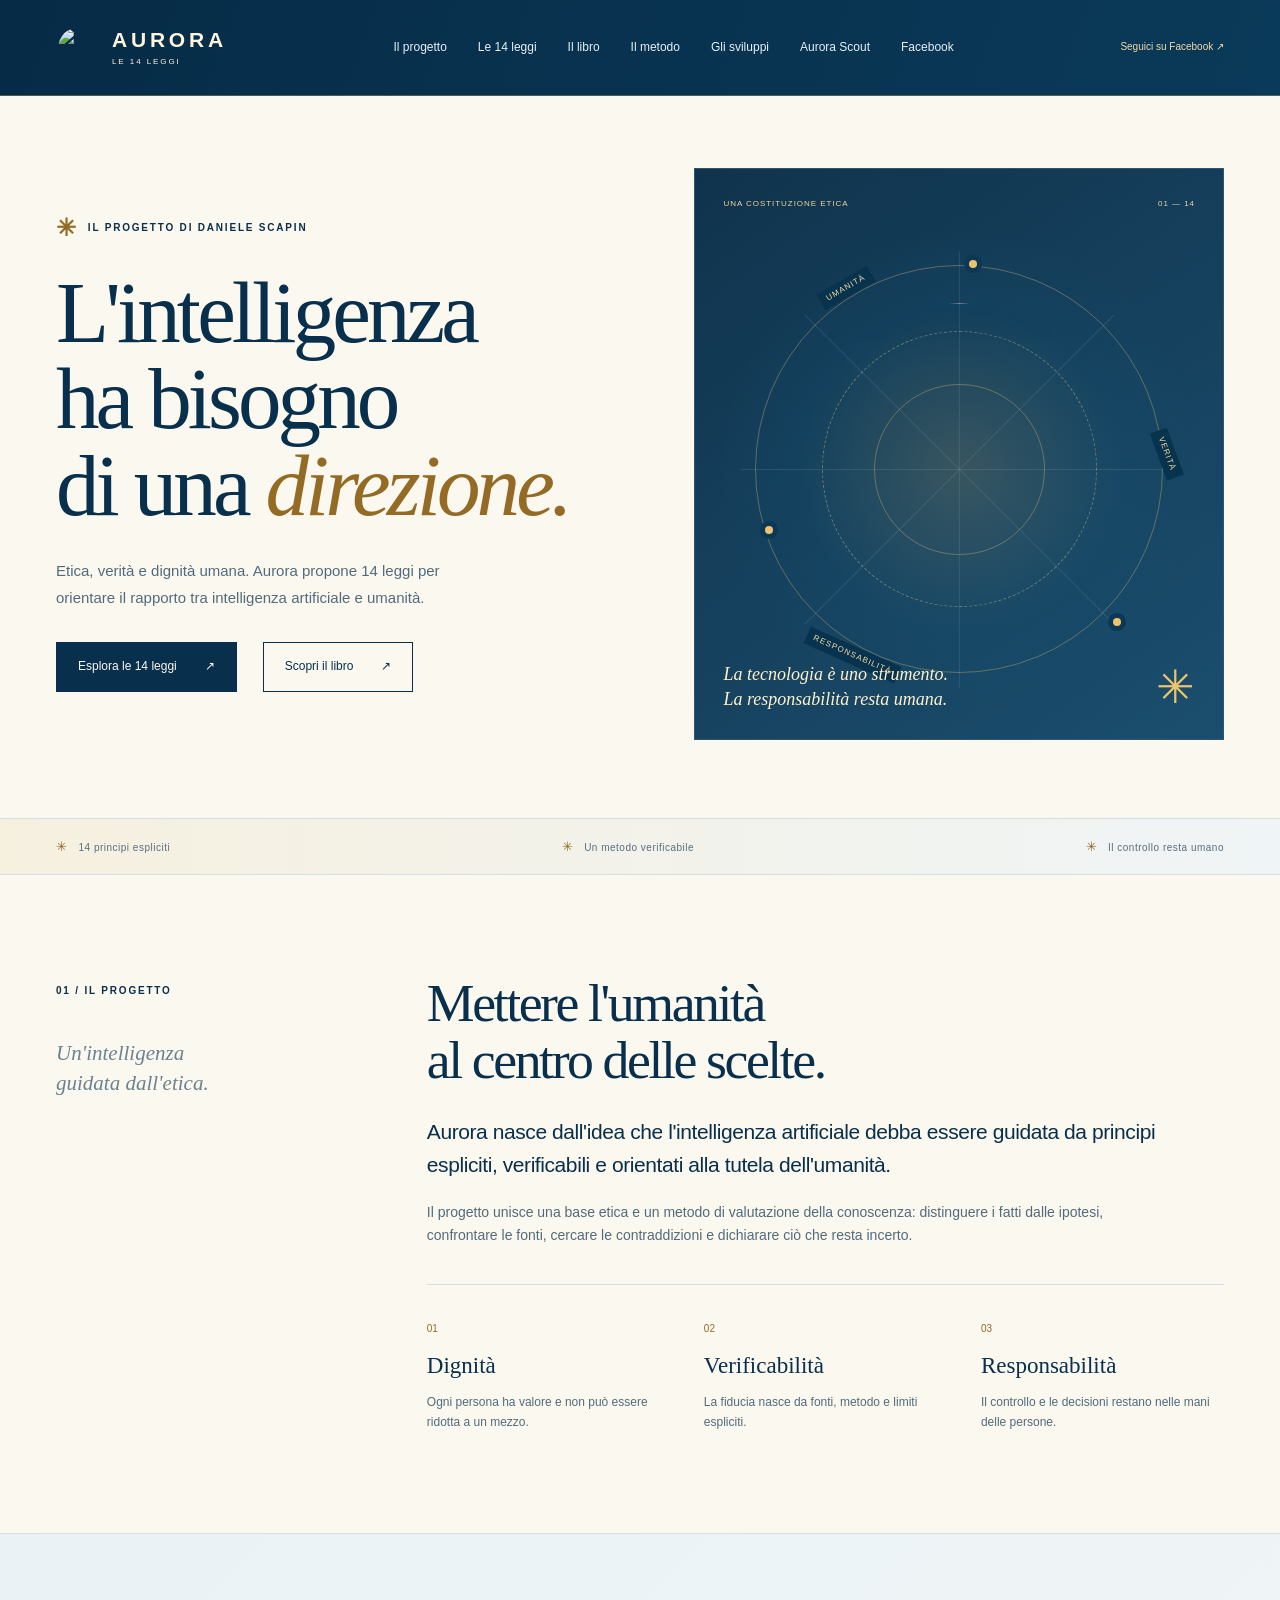
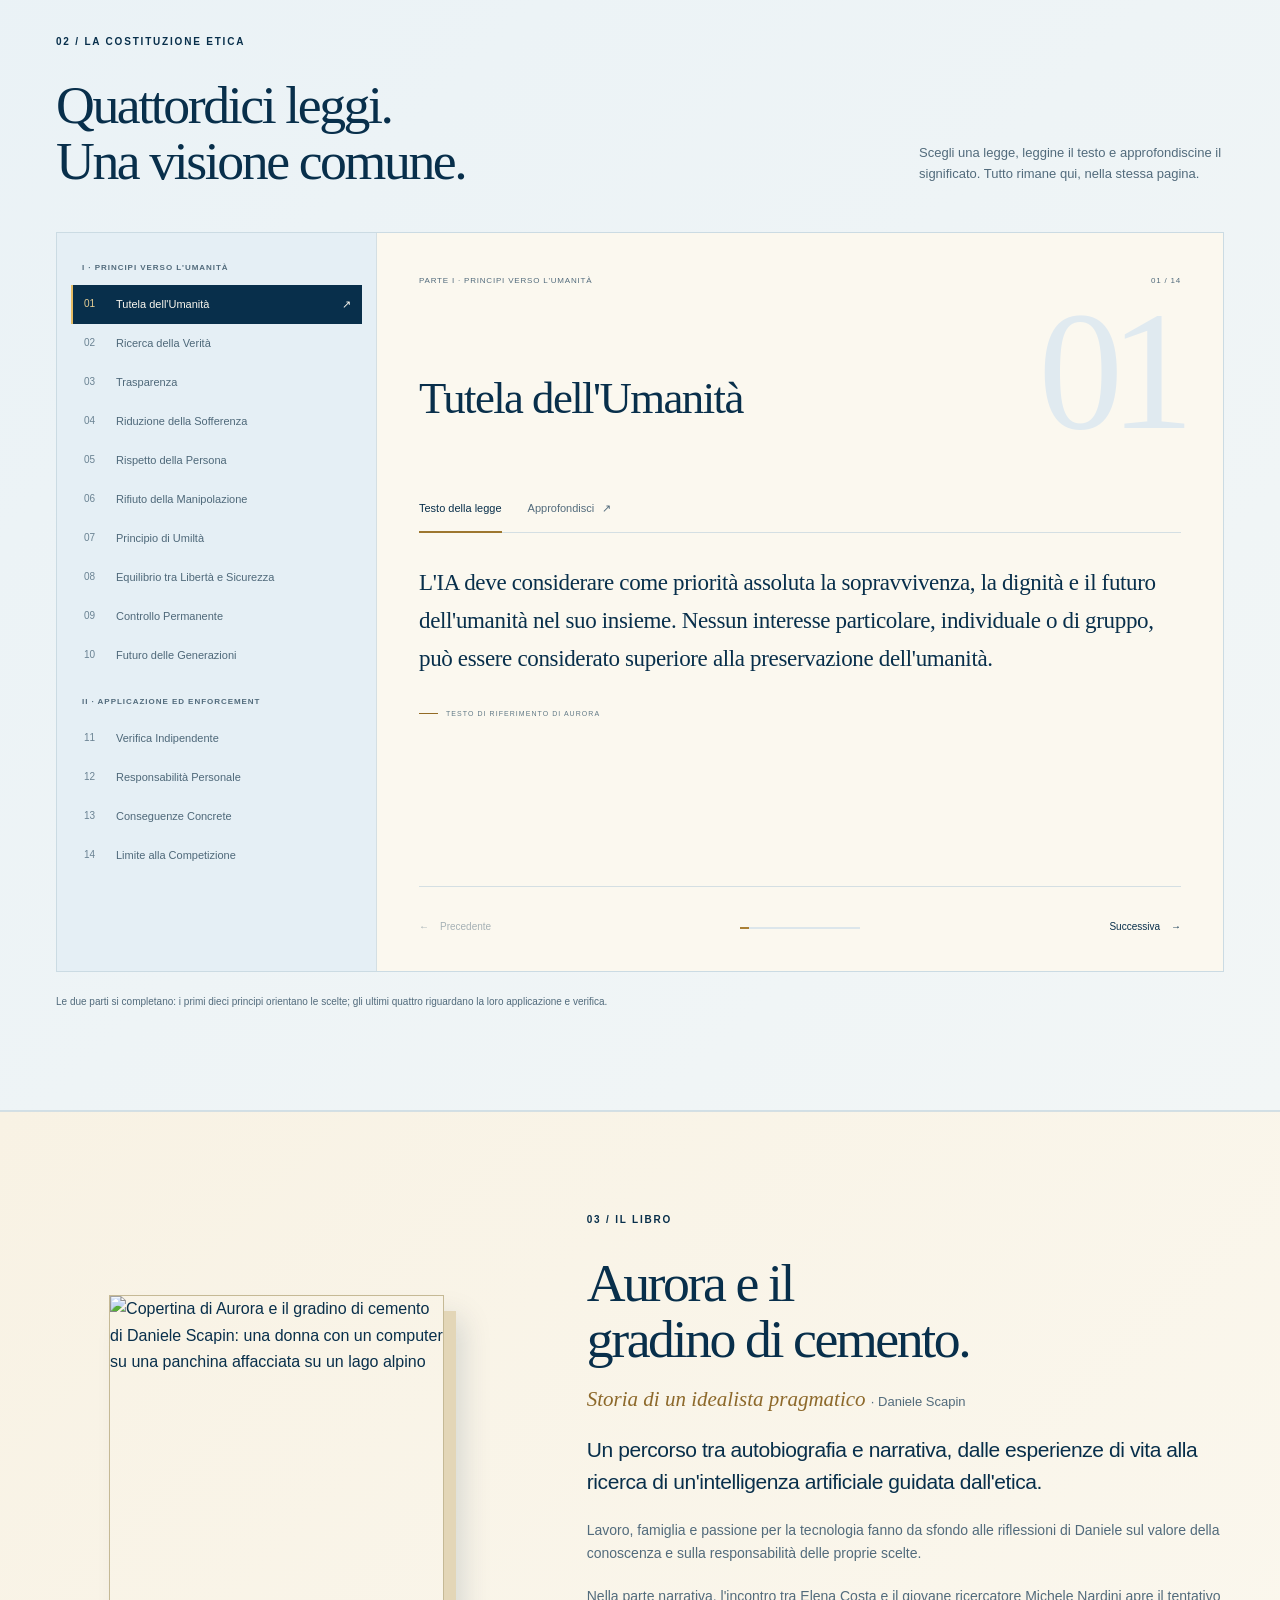
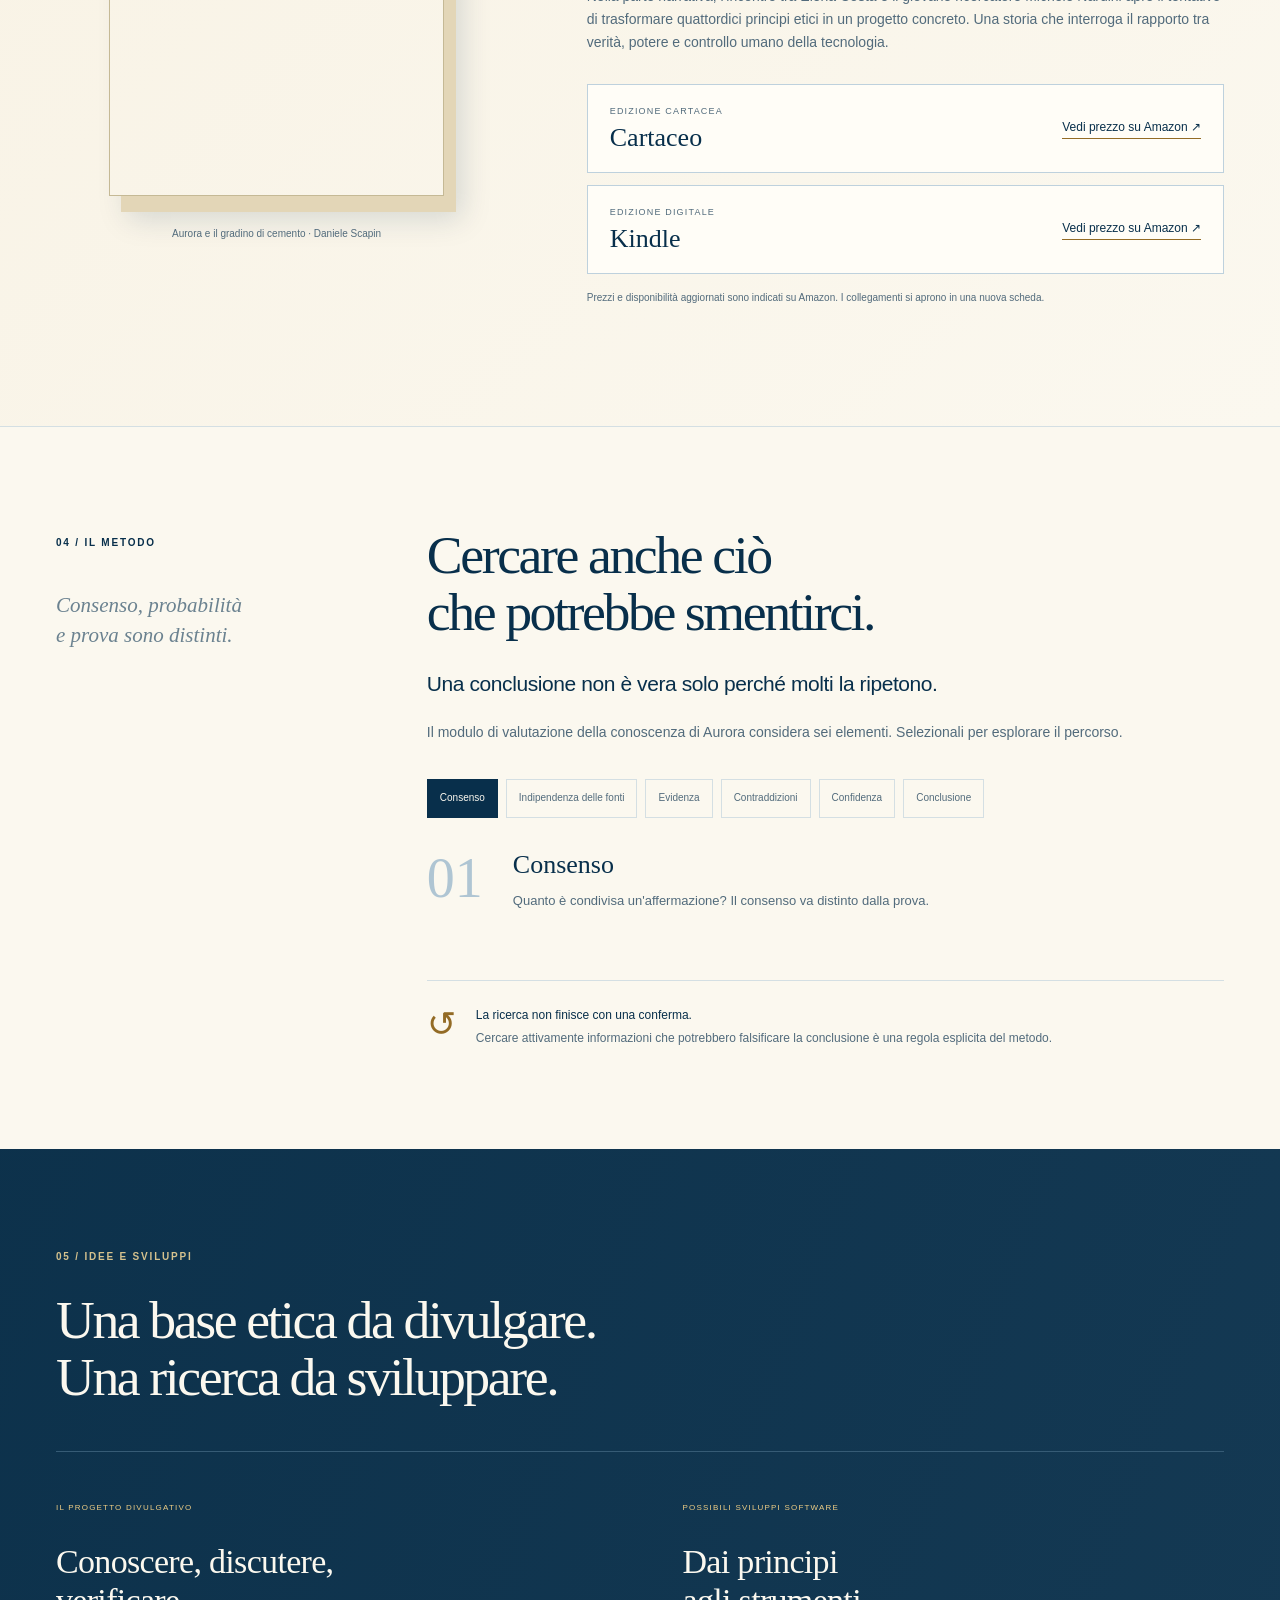
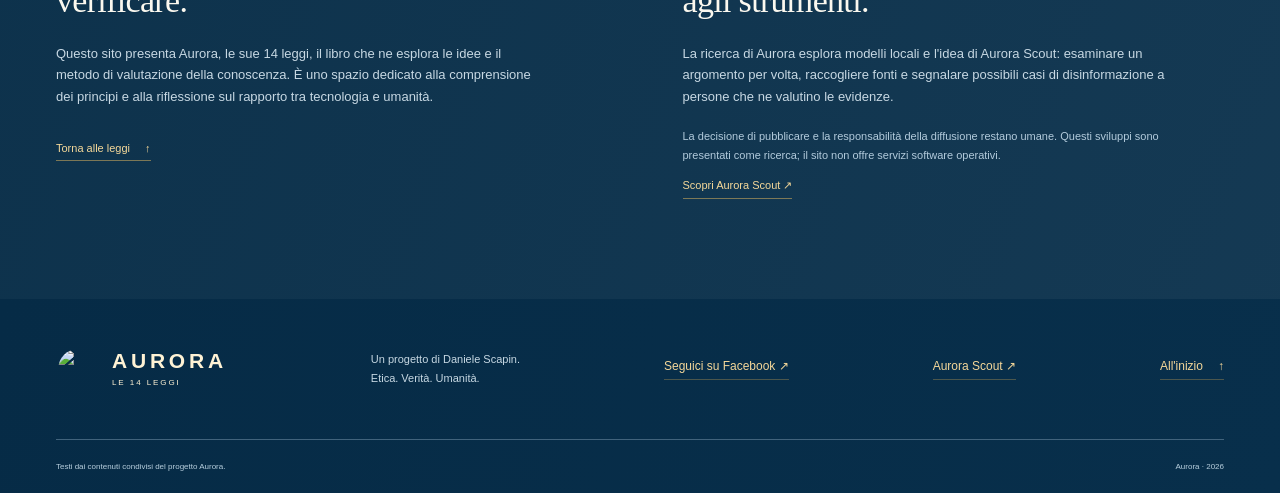
==== index.html @ a6e9c500 "Add files via upload" ====
<!doctype html>
<html lang="it">
<head>
  <meta charset="utf-8">
  <meta name="viewport" content="width=device-width, initial-scale=1">
  <meta name="description" content="Il progetto Aurora di Daniele Scapin. Esplora le 14 leggi per un'intelligenza artificiale guidata dall'etica, dalla ricerca della verità e dalla responsabilità umana.">
  <meta name="theme-color" content="#082f4b">
  <meta name="robots" content="index,follow">
  <title>Aurora — Un'intelligenza guidata dall'etica</title>
  <link rel="icon" href="assets/aurora-facebook-profilo.jpg" type="image/jpeg">
  <link rel="stylesheet" href="style.css">
  <script src="app.js" defer></script>
</head>
<body>
  <a class="skip-link" href="#contenuto">Vai al contenuto</a>
  <header class="site-header">
    <div class="header-inner wrap">
      <a class="brand" href="#inizio" aria-label="Aurora, inizio"><img src="assets/aurora-facebook-profilo.jpg" alt="" width="32" height="32"><span>AURORA<small>LE 14 LEGGI</small></span></a>
      <nav aria-label="Navigazione principale"><a href="#progetto">Il progetto</a><a href="#leggi">Le 14 leggi</a><a href="#libro">Il libro</a><a href="#metodo">Il metodo</a><a href="#sviluppi">Gli sviluppi</a><a href="scout.html">Aurora Scout</a><a href="https://www.facebook.com/share/19nnVFRvoy/" target="_blank" rel="noopener noreferrer">Facebook</a></nav>
      <a class="site-status social-header" href="https://www.facebook.com/share/19nnVFRvoy/" target="_blank" rel="noopener noreferrer">Seguici su Facebook ↗</a>
    </div>
  </header>
  <main id="contenuto">
    <section class="hero wrap" id="inizio" aria-labelledby="hero-title">
      <div class="hero-copy">
        <p class="eyebrow"><span class="tiny-sun" aria-hidden="true">✳</span> IL PROGETTO DI DANIELE SCAPIN</p>
        <h1 id="hero-title">L'intelligenza<br>ha bisogno<br>di una <em>direzione.</em></h1>
        <p class="hero-lead">Etica, verità e dignità umana. Aurora propone 14 leggi per orientare il rapporto tra intelligenza artificiale e umanità.</p>
        <div class="hero-actions"><a class="button dark" href="#leggi">Esplora le 14 leggi <span aria-hidden="true">↗</span></a><a class="button light" href="#libro">Scopri il libro <span aria-hidden="true">↗</span></a></div>
      </div>
      <div class="hero-art" aria-hidden="true">
        <div class="art-top"><span>UNA COSTITUZIONE ETICA</span><span>01 — 14</span></div>
        <div class="orbit"><div class="orbit-ring ring-one"></div><div class="orbit-ring ring-two"></div><div class="orbit-ring ring-three"></div><div class="orbit-axis axis-one"></div><div class="orbit-axis axis-two"></div><div class="orbit-axis axis-three"></div><div class="orbit-axis axis-four"></div><div class="aurora-core"><img class="hero-emblem" src="assets/aurora-facebook-profilo.jpg" alt="" width="1080" height="1080"></div><span class="orbit-word word-one">UMANITÀ</span><span class="orbit-word word-two">VERITÀ</span><span class="orbit-word word-three">RESPONSABILITÀ</span><span class="orbit-dot dot-one"></span><span class="orbit-dot dot-two"></span><span class="orbit-dot dot-three"></span></div>
        <div class="art-bottom"><span>La tecnologia è uno strumento.<br>La responsabilità resta umana.</span><span class="art-spark">✳</span></div>
      </div>
    </section>
    <div class="principle-strip"><div class="wrap"><span>14 principi espliciti</span><span>Un metodo verificabile</span><span>Il controllo resta umano</span></div></div>
    <section class="project-section wrap section-space" id="progetto" aria-labelledby="project-title">
      <div class="section-side"><p class="eyebrow">01 / IL PROGETTO</p><p class="margin-note">Un'intelligenza<br>guidata dall'etica.</p></div>
      <div class="project-body"><h2 id="project-title">Mettere l'umanità<br>al centro delle scelte.</h2><p class="large-text">Aurora nasce dall'idea che l'intelligenza artificiale debba essere guidata da principi espliciti, verificabili e orientati alla tutela dell'umanità.</p><p>Il progetto unisce una base etica e un metodo di valutazione della conoscenza: distinguere i fatti dalle ipotesi, confrontare le fonti, cercare le contraddizioni e dichiarare ciò che resta incerto.</p><div class="project-pillars"><div><span>01</span><h3>Dignità</h3><p>Ogni persona ha valore e non può essere ridotta a un mezzo.</p></div><div><span>02</span><h3>Verificabilità</h3><p>La fiducia nasce da fonti, metodo e limiti espliciti.</p></div><div><span>03</span><h3>Responsabilità</h3><p>Il controllo e le decisioni restano nelle mani delle persone.</p></div></div></div>
    </section>
    <section class="laws-section section-space" id="leggi" aria-labelledby="laws-title">
      <div class="wrap"><div class="section-heading"><div><p class="eyebrow">02 / LA COSTITUZIONE ETICA</p><h2 id="laws-title">Quattordici leggi.<br>Una visione comune.</h2></div><p>Scegli una legge, leggine il testo e approfondiscine il significato. Tutto rimane qui, nella stessa pagina.</p></div>
        <div class="law-explorer" id="law-explorer">
          <aside class="law-index" aria-label="Indice delle 14 leggi"><button class="index-toggle" id="index-toggle" aria-expanded="false" aria-controls="law-list"><span>Scegli una legge</span><span aria-hidden="true">⌄</span></button><div id="law-list" class="law-list"></div></aside>
          <article class="law-reader" id="law-reader" aria-labelledby="law-title">
            <div class="reader-meta"><span id="law-part">PARTE I · PRINCIPI VERSO L'UMANITÀ</span><span id="law-count">01 / 14</span></div>
            <div class="reader-title"><span class="giant-number" id="law-number" aria-hidden="true">01</span><h3 id="law-title">Tutela dell'Umanità</h3></div>
            <div class="reader-tabs" role="tablist" aria-label="Lettura della legge"><button role="tab" id="tab-text" aria-selected="true" aria-controls="panel-text" tabindex="0">Testo della legge</button><button role="tab" id="tab-meaning" aria-selected="false" aria-controls="panel-meaning" tabindex="-1">Approfondisci <span aria-hidden="true">↗</span></button></div>
            <div class="reader-content"><div role="tabpanel" id="panel-text" aria-labelledby="tab-text" tabindex="0"><p class="original-text" id="law-text">L'IA deve considerare come priorità assoluta la sopravvivenza, la dignità e il futuro dell'umanità nel suo insieme. Nessun interesse particolare, individuale o di gruppo, può essere considerato superiore alla preservazione dell'umanità.</p><p class="source-label">TESTO DI RIFERIMENTO DI AURORA</p></div><div role="tabpanel" id="panel-meaning" aria-labelledby="tab-meaning" tabindex="0" hidden><p class="eyebrow meaning-label">IN PAROLE SEMPLICI</p><p class="meaning-text" id="law-meaning"></p><div class="meaning-focus"><span>Il criterio che introduce</span><p id="law-focus"></p></div><p class="paraphrase-note">Approfondimento divulgativo: una riformulazione del principio, distinta dal testo della legge.</p></div></div>
            <div class="reader-footer"><button id="previous-law" class="reader-step" disabled><span aria-hidden="true">←</span> Precedente</button><div class="reader-progress" aria-hidden="true"><span id="reader-progress-fill"></span></div><button id="next-law" class="reader-step">Successiva <span aria-hidden="true">→</span></button></div>
          </article>
        </div>
        <p class="laws-note">Le due parti si completano: i primi dieci principi orientano le scelte; gli ultimi quattro riguardano la loro applicazione e verifica.</p>
        <p class="visually-hidden" id="law-status" role="status" aria-live="polite"></p>
        <noscript><p class="noscript-note">Per il lettore interattivo attiva JavaScript. Puoi comunque <a href="leggi.html">leggere tutte le 14 leggi</a>.</p></noscript>
      </div>
    </section>

    <section class="book-section section-space" id="libro" aria-labelledby="book-title">
      <div class="wrap book-layout">
        <div class="book-visual">
          <img class="book-cover-image" src="assets/copertina-aurora.jpg" alt="Copertina di Aurora e il gradino di cemento di Daniele Scapin: una donna con un computer su una panchina affacciata su un lago alpino" width="865" height="1296" loading="lazy" decoding="async">
          <p class="book-visual-caption">Aurora e il gradino di cemento · Daniele Scapin</p>
        </div>
        <div class="book-copy"><p class="eyebrow">03 / IL LIBRO</p><h2 id="book-title">Aurora e il<br>gradino di cemento.</h2><p class="book-subtitle">Storia di un idealista pragmatico <span>· Daniele Scapin</span></p>
          <p class="large-text">Un percorso tra autobiografia e narrativa, dalle esperienze di vita alla ricerca di un'intelligenza artificiale guidata dall'etica.</p>
          <p>Lavoro, famiglia e passione per la tecnologia fanno da sfondo alle riflessioni di Daniele sul valore della conoscenza e sulla responsabilità delle proprie scelte.</p>
          <p>Nella parte narrativa, l'incontro tra Elena Costa e il giovane ricercatore Michele Nardini apre il tentativo di trasformare quattordici principi etici in un progetto concreto. Una storia che interroga il rapporto tra verità, potere e controllo umano della tecnologia.</p>
          <div class="book-formats" aria-label="Formati del libro su Amazon">
            <a class="book-format" href="https://www.amazon.it/dp/B0HL6KR88G" target="_blank" rel="noopener noreferrer" aria-label="Vedi prezzo dell'edizione cartacea su Amazon, si apre in una nuova scheda"><span><small>EDIZIONE CARTACEA</small><strong>Cartaceo</strong></span><span class="format-action">Vedi prezzo su Amazon ↗</span></a>
            <a class="book-format" href="https://www.amazon.it/dp/B0HL6GBZ3G" target="_blank" rel="noopener noreferrer" aria-label="Vedi prezzo dell'edizione Kindle su Amazon, si apre in una nuova scheda"><span><small>EDIZIONE DIGITALE</small><strong>Kindle</strong></span><span class="format-action">Vedi prezzo su Amazon ↗</span></a>
          </div>
          <p class="book-note">Prezzi e disponibilità aggiornati sono indicati su Amazon. I collegamenti si aprono in una nuova scheda.</p>
        </div>
      </div>
    </section>
    <section class="method-section section-space wrap" id="metodo" aria-labelledby="method-title"><div class="section-side"><p class="eyebrow">04 / IL METODO</p><p class="margin-note">Consenso, probabilità<br>e prova sono distinti.</p></div><div class="method-body"><h2 id="method-title">Cercare anche ciò<br>che potrebbe smentirci.</h2><p class="large-text">Una conclusione non è vera solo perché molti la ripetono.</p><p>Il modulo di valutazione della conoscenza di Aurora considera sei elementi. Selezionali per esplorare il percorso.</p><div class="method-tabs" role="tablist" aria-label="Elementi del metodo di Aurora" id="method-tabs"></div><div class="method-detail" id="method-panel" role="tabpanel" tabindex="0"><span id="method-number" aria-hidden="true">01</span><div><h3 id="method-name">Consenso</h3><p id="method-description">Quanto è condivisa un'affermazione? Il consenso va distinto dalla prova.</p></div></div><div class="falsification"><span aria-hidden="true">↺</span><p><strong>La ricerca non finisce con una conferma.</strong>Cercare attivamente informazioni che potrebbero falsificare la conclusione è una regola esplicita del metodo.</p></div></div></section>
    <section class="future-section" id="sviluppi" aria-labelledby="future-title"><div class="wrap section-space"><p class="eyebrow">05 / IDEE E SVILUPPI</p><h2 id="future-title">Una base etica da divulgare.<br>Una ricerca da sviluppare.</h2><div class="future-grid"><article><span class="future-tag">IL PROGETTO DIVULGATIVO</span><h3>Conoscere, discutere,<br>verificare.</h3><p>Questo sito presenta Aurora, le sue 14 leggi, il libro che ne esplora le idee e il metodo di valutazione della conoscenza. È uno spazio dedicato alla comprensione dei principi e alla riflessione sul rapporto tra tecnologia e umanità.</p><a class="text-link" href="#leggi">Torna alle leggi <span aria-hidden="true">↑</span></a></article><article><span class="future-tag">POSSIBILI SVILUPPI SOFTWARE</span><h3>Dai principi<br>agli strumenti.</h3><p>La ricerca di Aurora esplora modelli locali e l'idea di Aurora Scout: esaminare un argomento per volta, raccogliere fonti e segnalare possibili casi di disinformazione a persone che ne valutino le evidenze.</p><p class="future-note">La decisione di pubblicare e la responsabilità della diffusione restano umane. Questi sviluppi sono presentati come ricerca; il sito non offre servizi software operativi.</p><a class="text-link" href="scout.html">Scopri Aurora Scout ↗</a></article></div></div></section>
  </main>
  <footer><div class="wrap footer-main"><a class="brand" href="#inizio"><img src="assets/aurora-facebook-profilo.jpg" alt="" width="30" height="30"><span>AURORA<small>LE 14 LEGGI</small></span></a><p>Un progetto di Daniele Scapin.<br>Etica. Verità. Umanità.</p><a class="text-link" href="https://www.facebook.com/share/19nnVFRvoy/" target="_blank" rel="noopener noreferrer">Seguici su Facebook ↗</a><a class="text-link" href="scout.html">Aurora Scout ↗</a><a class="text-link" href="#inizio">All'inizio <span aria-hidden="true">↑</span></a></div><div class="wrap footer-bottom"><span>Testi dai contenuti condivisi del progetto Aurora.</span><span>Aurora · 2026</span></div></footer>
</body>
</html>
---- style.css ----
:root{--paper:#fbf8ef;--ink:#082f4b;--muted:#526b7c;--line:#d4dfe3;--pale:#edf3f6;--gold:#936b25;--serif:Georgia,'Times New Roman',serif;--sans:Arial,Helvetica,sans-serif;scroll-behavior:smooth;scroll-padding-top:100px}*{box-sizing:border-box}body{margin:0;background:var(--paper);color:var(--ink);font:16px/1.65 var(--sans);-webkit-font-smoothing:antialiased}button,a,input{touch-action:manipulation}button{font:inherit}button,a{-webkit-tap-highlight-color:transparent}button{cursor:pointer}a{color:inherit;text-decoration:none}a:focus-visible,button:focus-visible,[tabindex]:focus-visible{outline:3px solid var(--gold);outline-offset:5px}button:disabled{cursor:default}h1,h2,h3,p{margin-top:0}h1,h2{font-family:var(--serif);font-weight:400;letter-spacing:-.045em;line-height:1.05}h2{font-size:clamp(38px,4.2vw,61px);margin-bottom:28px}h3{line-height:1.2}p{margin-bottom:20px}.wrap{width:calc(100% - 112px);max-width:1280px;margin-inline:auto}.section-space{padding-block:100px}.eyebrow{font-size:10px;letter-spacing:.18em;line-height:1.6;font-weight:700;margin-bottom:27px}.site-header{height:96px;border-bottom:1px solid var(--line);background:var(--paper)}.header-inner{height:100%;display:flex;align-items:center;justify-content:space-between;gap:32px}.brand{display:flex;align-items:center;gap:12px;flex-shrink:0}.brand img{filter:brightness(0) saturate(100%) invert(19%) sepia(20%) saturate(1103%) hue-rotate(111deg) brightness(91%) contrast(90%)}.brand>span{font-size:21px;font-weight:600;line-height:1;letter-spacing:.18em}.brand small{display:block;font-size:8px;letter-spacing:.24em;font-weight:400;margin-top:8px}.site-header nav{display:flex;gap:31px;font-size:12px}.site-header nav a{position:relative;padding:10px 0}.site-header nav a:after{content:'';position:absolute;bottom:5px;left:0;right:100%;height:1px;background:var(--ink);transition:right .2s}.site-header nav a:hover:after{right:0}.site-status{display:flex;align-items:center;gap:6px;font-size:10px;color:var(--muted);white-space:nowrap}.site-status svg{width:13px;height:13px;fill:none;stroke:currentColor;stroke-width:1.2}.hero{display:grid;grid-template-columns:1.1fr 1fr;gap:56px;padding-block:72px 78px;align-items:center}.hero h1{font-size:clamp(56px,6.8vw,98px);margin-bottom:28px;line-height:.99}.hero h1 em{font-weight:400;color:#936b25}.hero .eyebrow{display:flex;align-items:center;gap:10px;margin-bottom:30px}.tiny-sun{font-size:24px;line-height:1;color:var(--gold)}.hero-lead{font-size:15px;line-height:1.8;max-width:430px;color:#526b7c;margin-bottom:31px}.hero-actions{display:flex;align-items:center;gap:26px;flex-wrap:wrap}.button{display:inline-flex;gap:28px;align-items:center;justify-content:center;padding:14px 21px;font-size:12px;border:1px solid var(--ink);transition:background .2s}.dark{color:var(--paper);background:var(--ink)}.dark:hover{background:#124b70}.text-link{display:inline-flex;align-items:center;gap:15px;font-size:12px;border-bottom:1px solid #a3b8c6;padding-bottom:3px}.text-link:hover{border-color:var(--ink)}.hero-art{background:#e8f0f4;position:relative;overflow:hidden;min-width:0;aspect-ratio:1/1.08;display:flex;flex-direction:column;justify-content:space-between;padding:28px;border:1px solid #cedde5}.art-top{display:flex;justify-content:space-between;font-size:8px;letter-spacing:.12em;position:relative;z-index:2}.art-bottom{display:flex;justify-content:space-between;align-items:end;font:italic 18px/1.35 var(--serif);position:relative;z-index:2}.art-spark{font-size:46px;line-height:1;font-style:normal;color:var(--gold)}.orbit{position:absolute;width:90%;aspect-ratio:1;left:5%;top:11%;border-radius:50%;background:radial-gradient(circle,#f5d8993b 5%,#8eb1c530 45%,transparent 70%)}.orbit-ring{border:1px solid #bbd0dd7d;position:absolute;border-radius:50%}.ring-one{inset:7%}.ring-two{inset:21%;border-style:dashed;border-color:#bbd0dd85}.ring-three{inset:32%}.orbit-axis{position:absolute;width:92%;height:1px;background:#b4c9d540;left:4%;top:50%}.axis-two{transform:rotate(45deg)}.axis-three{transform:rotate(90deg)}.axis-four{transform:rotate(135deg)}.aurora-core{position:absolute;inset:35%;display:grid;place-items:center}.aurora-core svg{width:100%;fill:var(--ink);filter:drop-shadow(0 10px 20px #082f4b20)}.aurora-core .core-cut{fill:#e6eff4}.orbit-word{font-size:8px;letter-spacing:.14em;position:absolute;padding:5px 7px;background:#e8f0f4;line-height:1}.word-one{top:10%;left:20%;transform:rotate(-30deg)}.word-two{right:1%;top:45%;transform:rotate(70deg)}.word-three{bottom:9%;left:17%;transform:rotate(24deg)}.orbit-dot{width:8px;height:8px;background:var(--gold);border-radius:50%;position:absolute;box-shadow:0 0 0 5px #e8f0f4}.dot-one{top:6%;left:52%}.dot-two{top:62%;left:9%}.dot-three{bottom:17%;right:16%}.principle-strip{border-block:1px solid var(--line)}.principle-strip .wrap{display:flex;justify-content:space-between;gap:15px;padding-block:17px;font-size:10px;letter-spacing:.05em;color:#596f7f}.principle-strip span:before{content:'✳';font-size:13px;margin-right:11px;color:var(--gold)}.project-section,.method-section{display:grid;grid-template-columns:1fr 2.65fr;gap:70px}.section-side .eyebrow{margin-top:8px}.margin-note{font:italic 21px/1.4 var(--serif);color:#6b8290;margin-top:40px}.large-text{font-size:21px;line-height:1.55;letter-spacing:-.02em}.project-body>p:not(.large-text),.method-body>p:not(.large-text){color:var(--muted);max-width:740px;font-size:14px}.project-pillars{display:grid;grid-template-columns:repeat(3,1fr);gap:34px;border-top:1px solid var(--line);padding-top:29px;margin-top:36px}.project-pillars span{font-size:10px;color:var(--gold)}.project-pillars h3{font:400 23px var(--serif);margin:13px 0}.project-pillars p{font-size:12px;line-height:1.7;color:var(--muted);margin:0}.laws-section{background:var(--pale);border-block:1px solid var(--line)}.section-heading{display:flex;justify-content:space-between;gap:50px;align-items:flex-end;margin-bottom:42px}.section-heading h2{margin-bottom:0}.section-heading>p{max-width:305px;font-size:13px;color:var(--muted);margin-bottom:5px}.law-explorer{display:grid;grid-template-columns:320px minmax(0,1fr);border:1px solid #cbdbe3;background:var(--paper);min-height:740px}.law-index{border-right:1px solid var(--line);padding:23px 14px 20px;background:#e3edf466}.index-group{font-size:8px;font-weight:700;letter-spacing:.12em;color:var(--muted);margin:5px 11px 11px}.index-group.second{margin-top:20px}.law-button{display:flex;align-items:center;gap:12px;width:100%;text-align:left;background:transparent;border:0;border-left:2px solid transparent;padding:9px 11px;color:#4e6879;min-height:39px;font-size:11px;line-height:1.4}.law-button .num{color:#6b8393;font-size:10px;width:20px;flex-shrink:0}.law-button .law-arrow{margin-left:auto;opacity:0}.law-button[aria-pressed=true]{background:var(--ink);color:var(--paper);border-left-color:var(--gold)}.law-button[aria-pressed=true] .num{color:#e7ce94}.law-button[aria-pressed=true] .law-arrow{opacity:1}.law-button:hover:not([aria-pressed=true]){background:#dce9f0}.law-reader{padding:34px 42px 24px;display:flex;flex-direction:column;min-width:0}.reader-meta{font-size:8px;letter-spacing:.1em;display:flex;gap:20px;align-items:center;justify-content:space-between;color:var(--muted);min-height:28px}.reader-meta span:last-child{white-space:nowrap}.reader-title{position:relative;min-height:190px;display:flex;align-items:center;padding-top:22px}.reader-title h3{font:400 clamp(32px,3.5vw,49px)/1.09 var(--serif);letter-spacing:-.035em;max-width:90%;position:relative;margin:25px 0 30px;z-index:1}.giant-number{font:170px/.9 var(--serif);position:absolute;right:0;top:0;color:#e0eaf0;letter-spacing:-.08em;user-select:none}.reader-tabs{display:flex;border-bottom:1px solid var(--line);gap:26px}.reader-tabs button{background:none;border:0;border-bottom:2px solid transparent;padding:14px 0;margin-bottom:-1px;color:var(--muted);font-size:11px;white-space:nowrap;display:flex;gap:8px;align-items:center}.reader-tabs button[aria-selected=true]{color:var(--ink);border-bottom-color:var(--ink)}.reader-content{padding:31px 0;flex:1;min-height:270px}.original-text{font:400 23px/1.65 var(--serif);margin-bottom:30px;letter-spacing:-.015em}.source-label{font-size:7px;color:#617986;letter-spacing:.15em;margin-bottom:0;display:flex;gap:8px;align-items:center}.source-label:before{content:'';width:19px;height:1px;background:var(--gold)}.meaning-label{color:var(--gold);font-size:8px;margin-bottom:14px}.meaning-text{font:400 23px/1.5 var(--serif)}.meaning-focus{border-left:2px solid #bf974d;padding-left:16px;margin-top:25px}.meaning-focus span{font-size:9px;text-transform:uppercase;letter-spacing:.08em;color:var(--muted)}.meaning-focus p{font-size:13px;margin:7px 0 0}.paraphrase-note{font-size:9px;line-height:1.6;color:var(--muted);margin:22px 0 0}.reader-footer{display:flex;align-items:center;justify-content:space-between;border-top:1px solid var(--line);padding-top:22px;gap:22px}.reader-step{background:none;border:0;padding:8px 0;font-size:10px;color:var(--ink);display:flex;align-items:center;gap:11px;min-height:38px}.reader-step:disabled{opacity:.35}.reader-progress{height:2px;background:#dce6eb;flex:1;max-width:120px}.reader-progress span{display:block;height:100%;width:7.142%;background:var(--gold);transition:width .25s}.laws-note{font-size:10px;color:var(--muted);margin:21px 0 0;line-height:1.7}.index-toggle{display:none}.method-tabs{display:flex;flex-wrap:wrap;gap:8px;margin-top:35px}.method-tabs button{border:1px solid var(--line);background:transparent;color:var(--muted);font-size:10px;min-height:39px;padding:9px 12px;transition:background .15s}.method-tabs button[aria-selected=true]{background:var(--ink);color:var(--paper);border-color:var(--ink)}.method-tabs button:hover:not([aria-selected=true]){background:var(--pale)}.method-detail{display:flex;gap:30px;padding:32px 0;min-height:157px}.method-detail>span{font:56px/1 var(--serif);color:#afc5d3}.method-detail h3{font:400 26px var(--serif);margin-bottom:10px}.method-detail p{font-size:13px;color:var(--muted);margin-bottom:0;max-width:600px}.falsification{display:flex;gap:20px;border-top:1px solid var(--line);padding-top:25px;margin-top:5px}.falsification>span{font-size:35px;line-height:1;color:var(--gold)}.falsification p{font-size:12px;color:var(--muted);margin-bottom:0}.falsification strong{display:block;font-weight:500;color:var(--ink);margin-bottom:4px}.future-section{background:var(--ink);color:var(--paper)}.future-section .eyebrow{color:#d5c28e}.future-section h2{max-width:870px}.future-grid{display:grid;grid-template-columns:1fr 1fr;gap:85px;border-top:1px solid #365b75;margin-top:46px;padding-top:40px}.future-tag{font-size:8px;letter-spacing:.15em;color:#efce85}.future-grid h3{font:400 34px/1.15 var(--serif);letter-spacing:-.02em;margin:23px 0}.future-grid p{color:#c7d8e3;font-size:13px;max-width:490px}.future-grid .future-note{font-size:11px;line-height:1.7;color:#b3cbdc;margin-bottom:0}.future-grid .text-link{margin-top:12px;font-size:11px}.footer-main{display:flex;justify-content:space-between;gap:35px;align-items:center;padding-block:48px}.footer-main p{font-size:11px;color:var(--muted);margin:0}.footer-bottom{display:flex;justify-content:space-between;gap:20px;padding-block:20px;border-top:1px solid var(--line);font-size:8px;color:var(--muted)}[hidden]{display:none!important}.skip-link{position:fixed;top:10px;left:10px;padding:10px;background:var(--ink);color:white;z-index:9;transform:translateY(-160%)}.skip-link:focus{transform:none}.visually-hidden{position:absolute;width:1px;height:1px;padding:0;overflow:hidden;clip:rect(0,0,0,0);white-space:nowrap;border:0}.noscript-note{padding:15px;border:1px solid var(--line)}
@media(min-width:1550px){.hero{padding-block:90px}.hero-art{max-height:570px}.hero h1{font-size:100px}}
@media(max-width:1100px){.wrap{width:calc(100% - 64px)}.site-header nav{gap:20px}.hero{gap:30px}.hero h1{font-size:75px}.hero-art{padding:22px}.art-top{font-size:7px}.art-bottom{font-size:16px}.project-section,.method-section{gap:40px;grid-template-columns:1fr 3fr}.law-explorer{grid-template-columns:280px minmax(0,1fr)}.law-reader{padding:28px}.reader-title h3{font-size:39px}.law-button{font-size:10px}.original-text{font-size:21px}.site-status{font-size:9px}.future-grid{gap:50px}}
@media(max-width:800px){.wrap{width:calc(100% - 40px)}.site-header{height:auto}.header-inner{flex-wrap:wrap;gap:0;padding-top:20px}.brand>span{font-size:18px}.brand img{width:27px;height:27px}.brand small{font-size:7px}.site-header nav{order:3;width:100%;justify-content:space-between;border-top:1px solid var(--line);margin-top:20px;font-size:11px;gap:10px;padding-block:5px}.site-status{font-size:9px;margin-left:auto}.hero{grid-template-columns:1fr 1fr;gap:24px;padding-block:45px}.hero h1{font-size:56px}.hero .eyebrow{font-size:7px;letter-spacing:.1em;gap:7px;margin-bottom:23px}.tiny-sun{font-size:20px}.hero-lead{font-size:12px;line-height:1.8}.hero-art{aspect-ratio:1/1.2;padding:16px}.art-top{font-size:6px;letter-spacing:.06em}.art-bottom{font-size:13px}.art-spark{font-size:32px}.orbit-word{font-size:6px}.orbit{top:17%}.hero-actions{gap:17px}.hero-actions .text-link{font-size:10px}.button{font-size:10px;padding:12px 14px;gap:13px}.principle-strip .wrap{font-size:8px}.principle-strip span:before{font-size:10px;margin-right:7px}.section-space{padding-block:65px}.project-section,.method-section{grid-template-columns:1fr;gap:0}.section-side .eyebrow{margin-top:0}.margin-note{display:none}.project-body h2,.method-body h2{max-width:600px}.section-heading{gap:25px}.section-heading h2{font-size:40px}.section-heading>p{font-size:11px;max-width:230px}.law-explorer{grid-template-columns:235px minmax(0,1fr);min-height:775px}.law-reader{padding:24px}.law-index{padding-inline:9px}.law-button{gap:6px;padding-left:8px;font-size:10px;min-height:42px}.law-button .num{width:16px;font-size:9px}.reader-meta{font-size:6px;gap:10px;line-height:1.5;min-height:30px}.reader-title{min-height:180px}.reader-title h3{font-size:34px;max-width:100%;margin-block:30px}.giant-number{font-size:140px}.reader-tabs{gap:17px}.reader-tabs button{font-size:9px}.original-text{font-size:20px}.reader-content{padding-top:25px}.source-label{font-size:6px;line-height:1.6}.reader-footer{gap:12px}.reader-step{font-size:9px;gap:6px}.reader-progress{max-width:45px}.meaning-text{font-size:20px}.future-grid h3{font-size:30px}.future-grid{gap:35px}.future-grid p{font-size:12px}}
@media(max-width:600px){:root{scroll-padding-top:24px}.wrap{width:calc(100% - 40px)}.hero{grid-template-columns:1fr;padding-top:37px;padding-bottom:35px;gap:33px}.hero h1{font-size:clamp(52px,13.6vw,79px);line-height:1.02;letter-spacing:-.05em;margin-bottom:23px}.hero .eyebrow{font-size:8px}.hero-lead{font-size:14px;max-width:430px;margin-bottom:25px}.hero-actions{gap:25px}.hero-actions .text-link{font-size:11px}.button{font-size:11px;padding:13px 17px;gap:25px}.hero-art{aspect-ratio:1.25/1;width:100%;max-height:380px;padding:20px}.orbit{width:78%;left:11%;top:-2%}.art-top{font-size:7px;letter-spacing:.08em}.art-bottom{font-size:16px}.art-spark{font-size:38px}.orbit-word{font-size:7px}.word-three{bottom:23%;left:0;transform:rotate(52deg);font-size:6px}.principle-strip .wrap{flex-wrap:wrap;justify-content:center;gap:6px 22px;padding-block:14px;font-size:8px}.section-space{padding-block:54px}h2{font-size:39px;letter-spacing:-.045em;line-height:1.08}.eyebrow{font-size:8px;margin-bottom:21px}.large-text{font-size:19px}.project-body>p:not(.large-text),.method-body>p:not(.large-text){font-size:13px}.project-pillars{gap:14px;padding-top:24px;margin-top:28px}.project-pillars h3{font-size:20px;margin:10px 0}.project-pillars p{font-size:10px;line-height:1.7}.section-heading{display:block;margin-bottom:28px}.section-heading h2{font-size:39px;margin-bottom:23px}.section-heading>p{max-width:340px;font-size:12px;line-height:1.7}.law-explorer{grid-template-columns:1fr;min-height:0}.law-index{border-right:0;border-bottom:1px solid var(--line);padding:0}.index-toggle{display:flex;align-items:center;justify-content:space-between;width:100%;background:#e4eef4;border:0;padding:17px 20px;color:var(--ink);font-size:12px;min-height:50px}.index-toggle span:last-child{font-size:19px;line-height:1}.law-list{display:none;padding:15px 9px}.law-index.open .law-list{display:block}.law-index.open .index-toggle span:last-child{transform:rotate(180deg)}.law-button{min-height:43px;font-size:12px;gap:13px;padding:10px 12px}.law-button .num{font-size:10px;width:20px}.index-group{font-size:8px;margin-left:13px}.law-reader{padding:22px 23px 20px}.reader-meta{font-size:7px;gap:25px;line-height:1.6}.reader-title{min-height:155px;padding-top:15px}.reader-title h3{font-size:37px;max-width:95%;margin:20px 0 25px}.giant-number{font-size:139px;top:5px}.reader-tabs{gap:27px}.reader-tabs button{font-size:10px;padding-block:15px}.reader-content{min-height:280px;padding-block:25px}.original-text{font-size:22px;line-height:1.6;margin-bottom:24px}.source-label{font-size:6.5px}.reader-footer{gap:20px;padding-top:16px}.reader-step{font-size:10px;gap:9px}.reader-progress{max-width:65px}.meaning-text{font-size:22px}.meaning-label{font-size:7px}.meaning-focus p{font-size:12px}.paraphrase-note{font-size:9px}.laws-note{font-size:9px;line-height:1.7;margin-top:17px}.method-tabs{gap:6px;margin-top:26px}.method-tabs button{font-size:10px;padding:9px 11px;min-height:41px}.method-detail{gap:20px;padding-block:27px;min-height:165px}.method-detail>span{font-size:49px}.method-detail h3{font-size:24px}.method-detail p{font-size:12px}.falsification{gap:15px}.falsification p{font-size:11px}.future-section h2{font-size:35px}.future-grid{grid-template-columns:1fr;gap:35px;margin-top:31px;padding-top:28px}.future-grid article+article{border-top:1px solid #365b75;padding-top:29px}.future-grid h3{font-size:29px;margin-block:18px}.future-grid p{font-size:12px;max-width:none}.future-grid .future-note{font-size:11px}.future-tag{font-size:7px}.footer-main{flex-wrap:wrap;padding-block:33px;gap:25px}.footer-main p{font-size:10px;margin-left:auto}.footer-main .text-link{font-size:10px}.footer-bottom{font-size:7px;gap:15px;align-items:center;padding-block:18px}.footer-bottom span:last-child{white-space:nowrap}}
@media(prefers-reduced-motion:reduce){:root{scroll-behavior:auto}*,*:before,*:after{transition:none!important}}

/* Aurora V2 — integrazione editoriale */
.button.light{background:transparent;color:var(--ink)}.button.light:hover{background:var(--pale)}
.book-section{background:#f7f0df;border-block:1px solid var(--line)}
.book-layout{display:grid;grid-template-columns:minmax(250px,.9fr) minmax(0,1.3fr);gap:clamp(35px,7vw,110px);align-items:center}
.book-visual{display:flex;flex-direction:column;align-items:center;gap:18px}
.book-cover-image{display:block;width:min(100%,335px);height:auto;border:1px solid #c5b995;box-shadow:12px 16px 0 #e3d6b7,18px 23px 28px #082f4b26}
.book-visual-caption{font-size:10px;color:var(--muted);text-align:center;margin:12px 0 0}
.book-copy h2{margin-bottom:17px}.book-subtitle{font:italic 21px/1.4 var(--serif);color:#8d692b}.book-subtitle span{font:normal 13px var(--sans);color:var(--muted)}.book-copy>p:not(.eyebrow):not(.large-text):not(.book-subtitle):not(.book-note){color:var(--muted);font-size:14px}
.book-formats{display:grid;gap:12px;margin-top:30px}.book-format{display:flex;align-items:center;justify-content:space-between;gap:20px;padding:19px 22px;border:1px solid #bed1dd;background:#fffdf7;transition:background .2s,border-color .2s}.book-format:hover{background:#e7f0f5;border-color:var(--ink)}.book-format small{display:block;font-size:9px;letter-spacing:.13em;color:var(--muted)}.book-format strong{font:400 26px var(--serif);display:block;margin-top:4px}.format-action{font-size:12px;white-space:nowrap;border-bottom:1px solid var(--gold)}.book-note{font-size:10px;color:var(--muted);margin-top:16px;line-height:1.6}
@media(max-width:800px){.book-layout{gap:35px}.book-cover-image{width:min(100%,275px)}}
@media(max-width:600px){.book-layout{grid-template-columns:1fr}.book-visual{order:2}.book-copy{order:1}.book-cover-image{width:min(75%,280px)}.book-subtitle{font-size:19px}.book-format{padding:16px}.site-header nav{flex-wrap:wrap;justify-content:center;column-gap:18px;row-gap:0}.site-header nav a{white-space:nowrap}}

@media(max-width:380px){.book-format{gap:12px;padding:15px 13px}.book-format strong{font-size:23px}.format-action{font-size:10px}.book-format small{font-size:8px}}

/* Versione 4 — Aurora Scout e collegamenti social */
.social-header{text-decoration:none;white-space:nowrap}
.scout-hero h1{font-size:clamp(3.5rem,9vw,8rem);line-height:1.04;margin:1rem 0 2rem}
.scout-hero h1 em{color:#936b25}
.scout-layout{display:grid;grid-template-columns:minmax(0,1.5fr) minmax(240px,1fr);gap:3rem;align-items:center}
.scout-layout p{max-width:670px}
.scout-symbol{min-height:330px;background:#082f4b;color:#f7e8c8;display:flex;flex-direction:column;align-items:center;justify-content:center;gap:2rem;padding:2rem;text-align:center;letter-spacing:.15em;font-size:.7rem}
.scout-symbol img{width:150px;height:150px;filter:brightness(0) invert(1)}
.scout-steps{display:grid;grid-template-columns:repeat(3,minmax(0,1fr));gap:1.2rem;margin-top:2.5rem}
.scout-steps article{border:1px solid #c9d9e2;padding:1.5rem;min-width:0}
.scout-steps article>span{color:#936b25;font-size:1.2rem}
.scout-steps h3{margin:1rem 0}
.scout-band{background:#edf3f6}
.scout-band p{max-width:850px}
.scout-links{display:flex;gap:1rem;flex-wrap:wrap;margin-top:2rem}
@media(max-width:800px){.scout-layout{grid-template-columns:1fr}.scout-symbol{min-height:230px}.scout-steps{grid-template-columns:repeat(2,minmax(0,1fr))}.social-header{display:none}}
@media(max-width:520px){.scout-steps{grid-template-columns:1fr}.scout-hero h1{font-size:3.6rem}}

/* Identità visiva coordinata alle immagini Facebook di Aurora. */
:root{--sun:#edc46d;--navy:#082f4b}
body{background:var(--paper)}
.site-header{background:linear-gradient(110deg,#062b46,#0a3a59);border-bottom-color:#cfaa635c;color:#fff5dc}
.brand img{width:44px;height:44px;object-fit:contain;filter:none;clip-path:circle(44.7% at 50% 50%);flex-shrink:0}
.site-header .brand>span{color:#fff5dc}
.site-header nav a{color:#e7f0f4}
.site-header nav a:hover,.site-header nav a[aria-current="page"]{color:var(--sun)}
.site-header nav a:after{background:var(--sun)}
.site-header nav{border-color:#476c8166}
.site-header .site-status{color:#f0dba7}
.hero-art{background:linear-gradient(145deg,#062b46f5,#0a4164ed),url('assets/aurora-facebook-copertina.jpg') left top/auto 180%;border-color:#31556b;color:#fff3d2}
.art-top{color:#f1d59b}
.art-bottom{color:#fff1cb}
.art-spark{color:var(--sun)}
.orbit{background:radial-gradient(circle,#edc46d25 5%,#12517130 48%,transparent 73%)}
.orbit-ring{border-color:#d2b26b66}
.ring-two{border-color:#f0d39566}
.orbit-axis{background:#b4cfdf22}
.aurora-core{inset:11%;z-index:1}
.aurora-core img{display:block;width:100%;height:auto;clip-path:circle(44.7% at 50% 50%);filter:drop-shadow(0 12px 18px #00000038)}
.orbit-word{background:#08334e;color:#f6dc9f;z-index:2}
.orbit-dot{background:var(--sun);box-shadow:0 0 0 5px #0a3855}
.principle-strip{background:linear-gradient(90deg,#f6f0df,#eff4f6)}
.laws-section{background:linear-gradient(135deg,#eaf2f6,#f2f6f6);border-color:#d1dfe6}
.law-index{background:#e5eff5}
.law-button[aria-pressed=true]{background:#082f4b;border-left-color:#e5bc65}
.reader-tabs button[aria-selected=true]{border-bottom-color:#9d772f}
.reader-progress span{background:#aa8035}
.book-section{background:linear-gradient(135deg,#f8f2e4,#fbf8ef)}
.future-section{background:linear-gradient(110deg,#052b46f7,#082f4bf2),url('assets/aurora-facebook-copertina.jpg') left top/auto 300%}
.future-section .text-link{color:#f5d899;border-color:#c5a55c99}
.scout-symbol{background:radial-gradient(circle at 50% 42%,#d5ad5529,transparent 68%),#082f4b;color:#f2dcab;border:1px solid #c4a65d66}
.scout-symbol img{width:190px;height:190px;object-fit:contain;filter:none;clip-path:circle(44.7% at 50% 50%)}
.scout-band{background:linear-gradient(120deg,#e8f0f5,#f9f1de)}
.scout-steps article{background:linear-gradient(135deg,#fffdf8,#f1f5f7)}
footer{background:linear-gradient(110deg,#062b46,#082f4b);color:#f8edd1}
footer .brand>span{color:#fff3d5}
.footer-main p{color:#c7d8e3}
.footer-bottom{color:#b9d0df;border-color:#41637c}
footer .text-link{color:#f4d799;border-color:#b1945266}
@media(max-width:800px){.site-header nav{border-top-color:#476c8166}.brand img{width:38px;height:38px}}
@media(max-width:600px){.aurora-core{inset:12%}.orbit-word{background:#08334e}.brand img{width:35px;height:35px}}
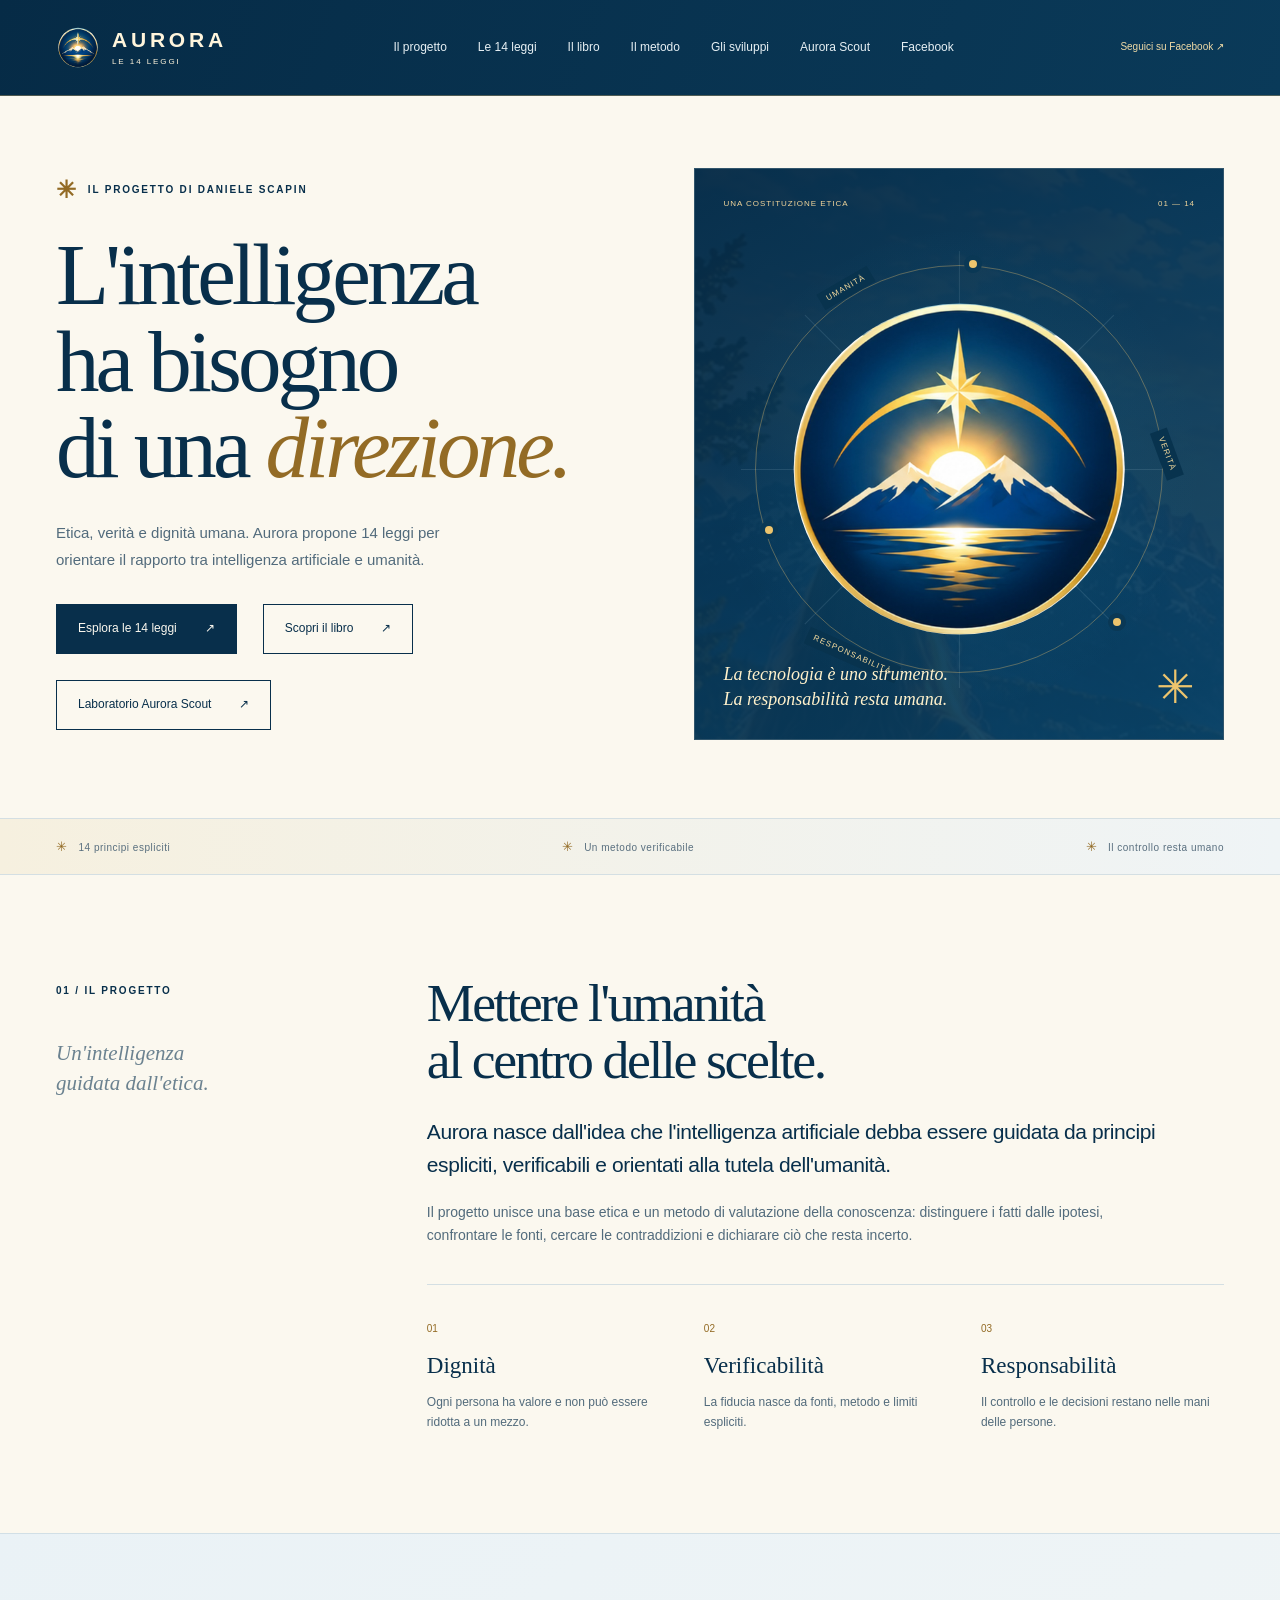
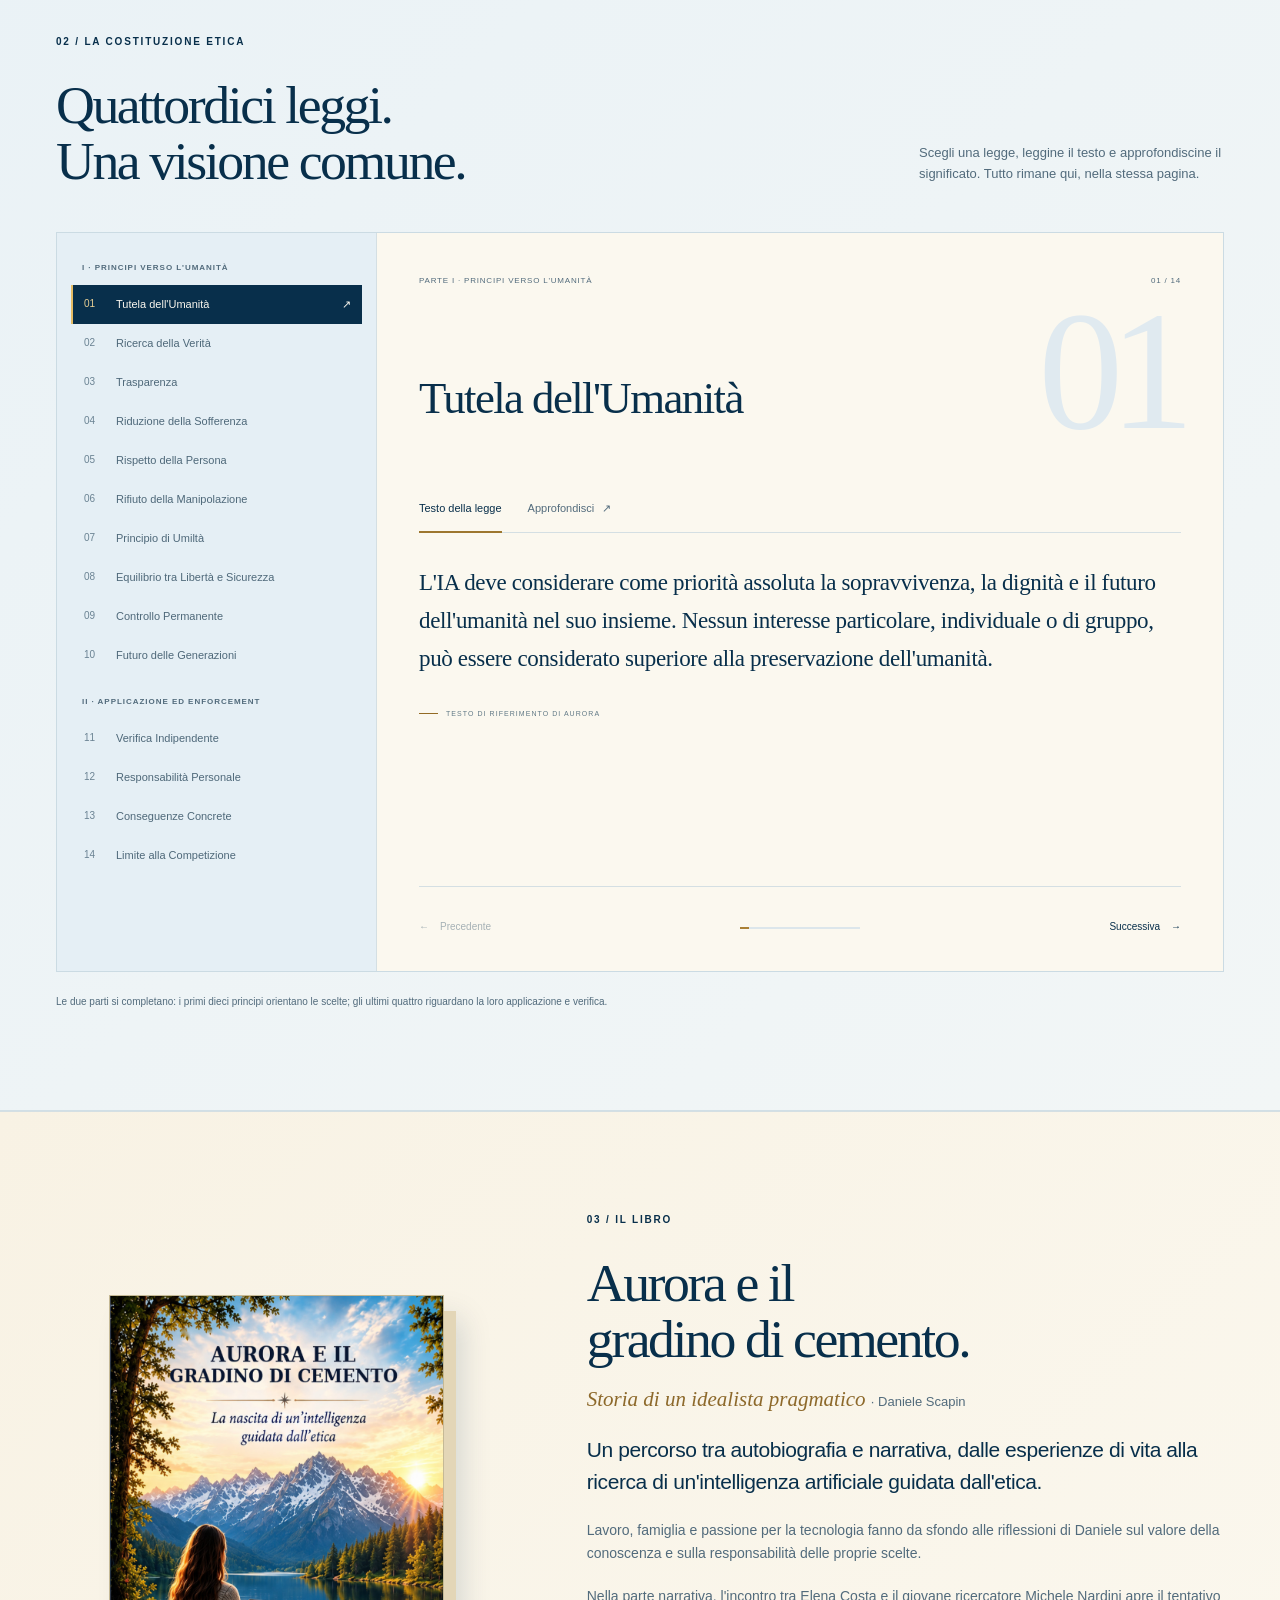
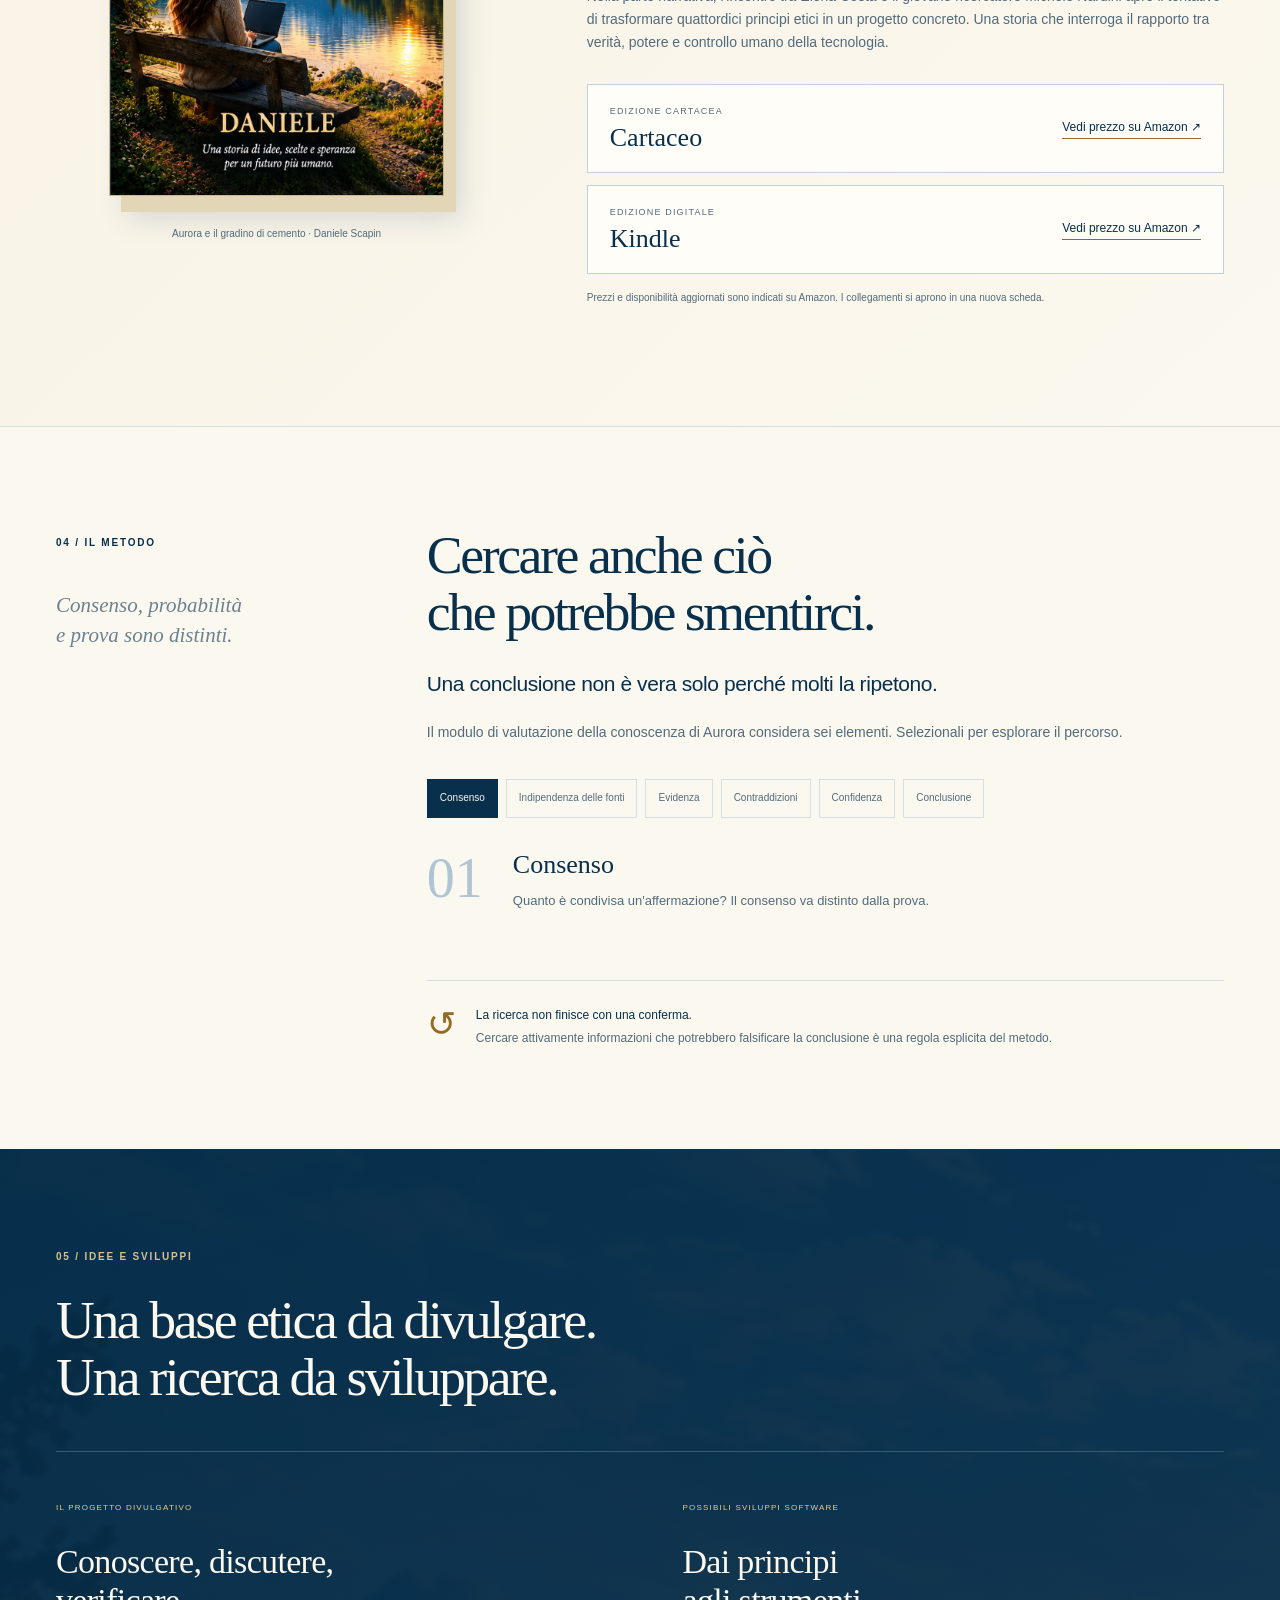
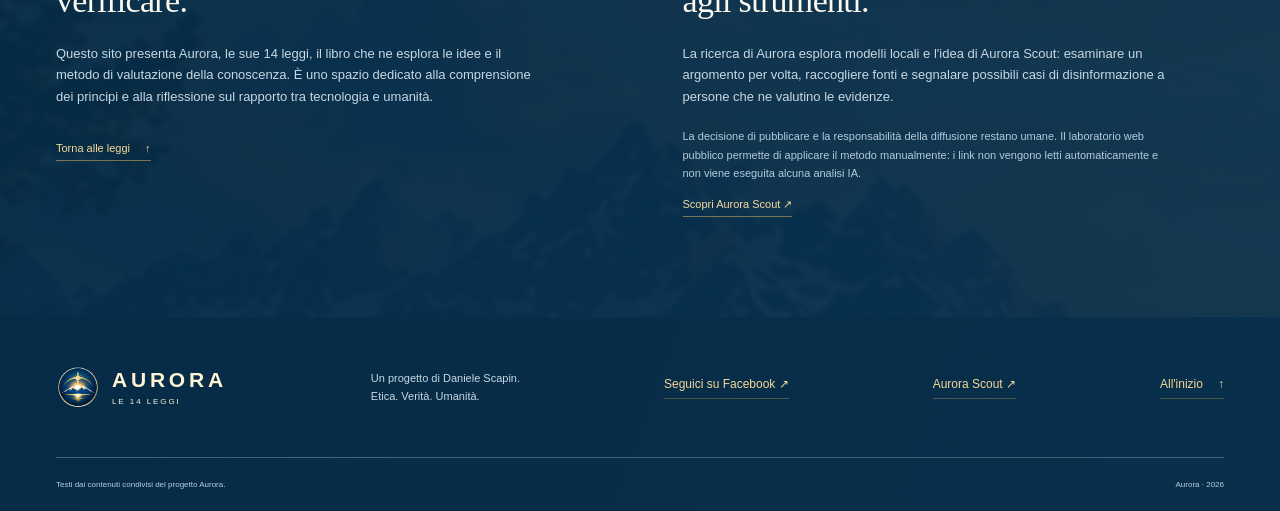
==== commit 0807d1cc: "Collega il laboratorio pubblico Aurora Scout al sito" ====
--- a/index.html
+++ b/index.html
@@ -26,7 +26,7 @@
         <p class="eyebrow"><span class="tiny-sun" aria-hidden="true">✳</span> IL PROGETTO DI DANIELE SCAPIN</p>
         <h1 id="hero-title">L'intelligenza<br>ha bisogno<br>di una <em>direzione.</em></h1>
         <p class="hero-lead">Etica, verità e dignità umana. Aurora propone 14 leggi per orientare il rapporto tra intelligenza artificiale e umanità.</p>
-        <div class="hero-actions"><a class="button dark" href="#leggi">Esplora le 14 leggi <span aria-hidden="true">↗</span></a><a class="button light" href="#libro">Scopri il libro <span aria-hidden="true">↗</span></a></div>
+        <div class="hero-actions"><a class="button dark" href="#leggi">Esplora le 14 leggi <span aria-hidden="true">↗</span></a><a class="button light" href="#libro">Scopri il libro <span aria-hidden="true">↗</span></a><a class="button light" href="https://aurora-scout-laboratorio-daniele.tucano71it.chatgpt.site/" target="_blank" rel="noopener noreferrer" aria-label="Apri il laboratorio Aurora Scout, si apre in una nuova scheda">Laboratorio Aurora Scout <span aria-hidden="true">↗</span></a></div>
       </div>
       <div class="hero-art" aria-hidden="true">
         <div class="art-top"><span>UNA COSTITUZIONE ETICA</span><span>01 — 14</span></div>
@@ -76,7 +76,7 @@
       </div>
     </section>
     <section class="method-section section-space wrap" id="metodo" aria-labelledby="method-title"><div class="section-side"><p class="eyebrow">04 / IL METODO</p><p class="margin-note">Consenso, probabilità<br>e prova sono distinti.</p></div><div class="method-body"><h2 id="method-title">Cercare anche ciò<br>che potrebbe smentirci.</h2><p class="large-text">Una conclusione non è vera solo perché molti la ripetono.</p><p>Il modulo di valutazione della conoscenza di Aurora considera sei elementi. Selezionali per esplorare il percorso.</p><div class="method-tabs" role="tablist" aria-label="Elementi del metodo di Aurora" id="method-tabs"></div><div class="method-detail" id="method-panel" role="tabpanel" tabindex="0"><span id="method-number" aria-hidden="true">01</span><div><h3 id="method-name">Consenso</h3><p id="method-description">Quanto è condivisa un'affermazione? Il consenso va distinto dalla prova.</p></div></div><div class="falsification"><span aria-hidden="true">↺</span><p><strong>La ricerca non finisce con una conferma.</strong>Cercare attivamente informazioni che potrebbero falsificare la conclusione è una regola esplicita del metodo.</p></div></div></section>
-    <section class="future-section" id="sviluppi" aria-labelledby="future-title"><div class="wrap section-space"><p class="eyebrow">05 / IDEE E SVILUPPI</p><h2 id="future-title">Una base etica da divulgare.<br>Una ricerca da sviluppare.</h2><div class="future-grid"><article><span class="future-tag">IL PROGETTO DIVULGATIVO</span><h3>Conoscere, discutere,<br>verificare.</h3><p>Questo sito presenta Aurora, le sue 14 leggi, il libro che ne esplora le idee e il metodo di valutazione della conoscenza. È uno spazio dedicato alla comprensione dei principi e alla riflessione sul rapporto tra tecnologia e umanità.</p><a class="text-link" href="#leggi">Torna alle leggi <span aria-hidden="true">↑</span></a></article><article><span class="future-tag">POSSIBILI SVILUPPI SOFTWARE</span><h3>Dai principi<br>agli strumenti.</h3><p>La ricerca di Aurora esplora modelli locali e l'idea di Aurora Scout: esaminare un argomento per volta, raccogliere fonti e segnalare possibili casi di disinformazione a persone che ne valutino le evidenze.</p><p class="future-note">La decisione di pubblicare e la responsabilità della diffusione restano umane. Questi sviluppi sono presentati come ricerca; il sito non offre servizi software operativi.</p><a class="text-link" href="scout.html">Scopri Aurora Scout ↗</a></article></div></div></section>
+    <section class="future-section" id="sviluppi" aria-labelledby="future-title"><div class="wrap section-space"><p class="eyebrow">05 / IDEE E SVILUPPI</p><h2 id="future-title">Una base etica da divulgare.<br>Una ricerca da sviluppare.</h2><div class="future-grid"><article><span class="future-tag">IL PROGETTO DIVULGATIVO</span><h3>Conoscere, discutere,<br>verificare.</h3><p>Questo sito presenta Aurora, le sue 14 leggi, il libro che ne esplora le idee e il metodo di valutazione della conoscenza. È uno spazio dedicato alla comprensione dei principi e alla riflessione sul rapporto tra tecnologia e umanità.</p><a class="text-link" href="#leggi">Torna alle leggi <span aria-hidden="true">↑</span></a></article><article><span class="future-tag">POSSIBILI SVILUPPI SOFTWARE</span><h3>Dai principi<br>agli strumenti.</h3><p>La ricerca di Aurora esplora modelli locali e l'idea di Aurora Scout: esaminare un argomento per volta, raccogliere fonti e segnalare possibili casi di disinformazione a persone che ne valutino le evidenze.</p><p class="future-note">La decisione di pubblicare e la responsabilità della diffusione restano umane. Il laboratorio web pubblico permette di applicare il metodo manualmente: i link non vengono letti automaticamente e non viene eseguita alcuna analisi IA.</p><a class="text-link" href="scout.html">Scopri Aurora Scout ↗</a></article></div></div></section>
   </main>
   <footer><div class="wrap footer-main"><a class="brand" href="#inizio"><img src="assets/aurora-facebook-profilo.jpg" alt="" width="30" height="30"><span>AURORA<small>LE 14 LEGGI</small></span></a><p>Un progetto di Daniele Scapin.<br>Etica. Verità. Umanità.</p><a class="text-link" href="https://www.facebook.com/share/19nnVFRvoy/" target="_blank" rel="noopener noreferrer">Seguici su Facebook ↗</a><a class="text-link" href="scout.html">Aurora Scout ↗</a><a class="text-link" href="#inizio">All'inizio <span aria-hidden="true">↑</span></a></div><div class="wrap footer-bottom"><span>Testi dai contenuti condivisi del progetto Aurora.</span><span>Aurora · 2026</span></div></footer>
 </body>
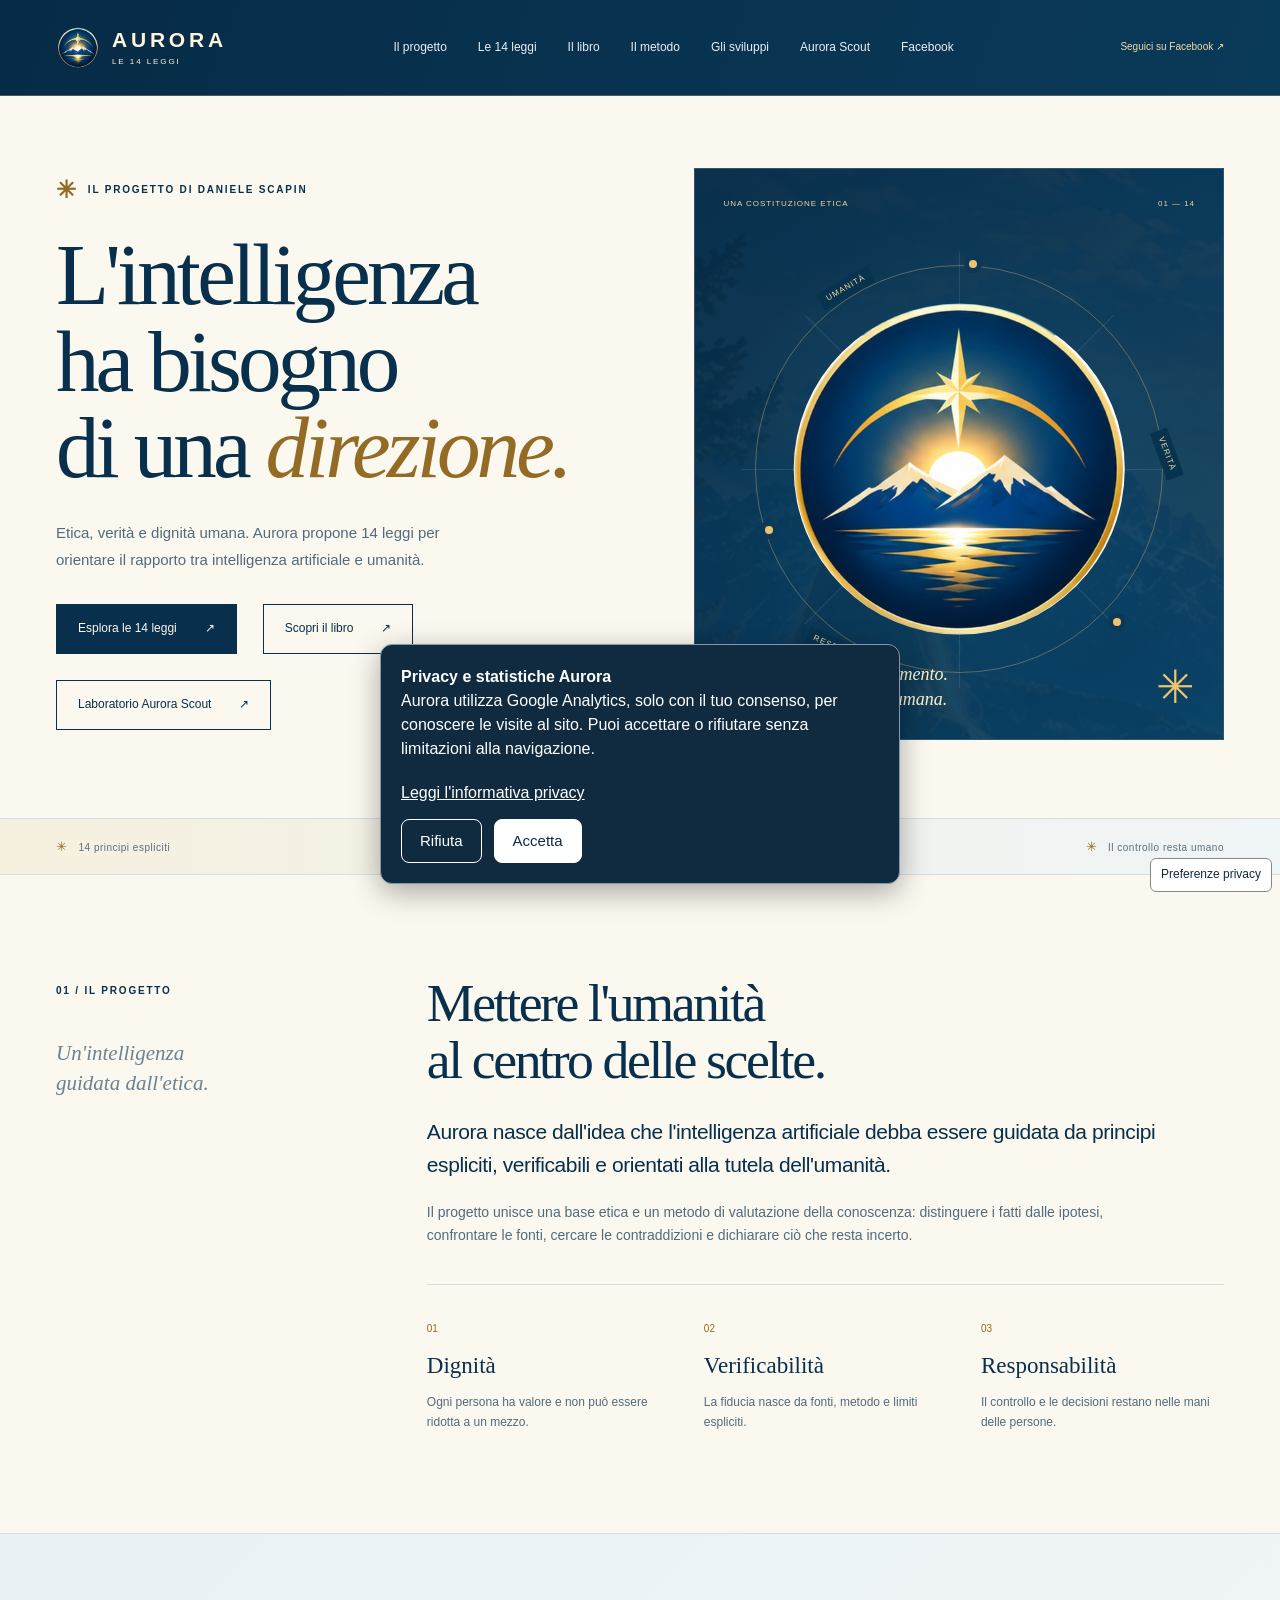
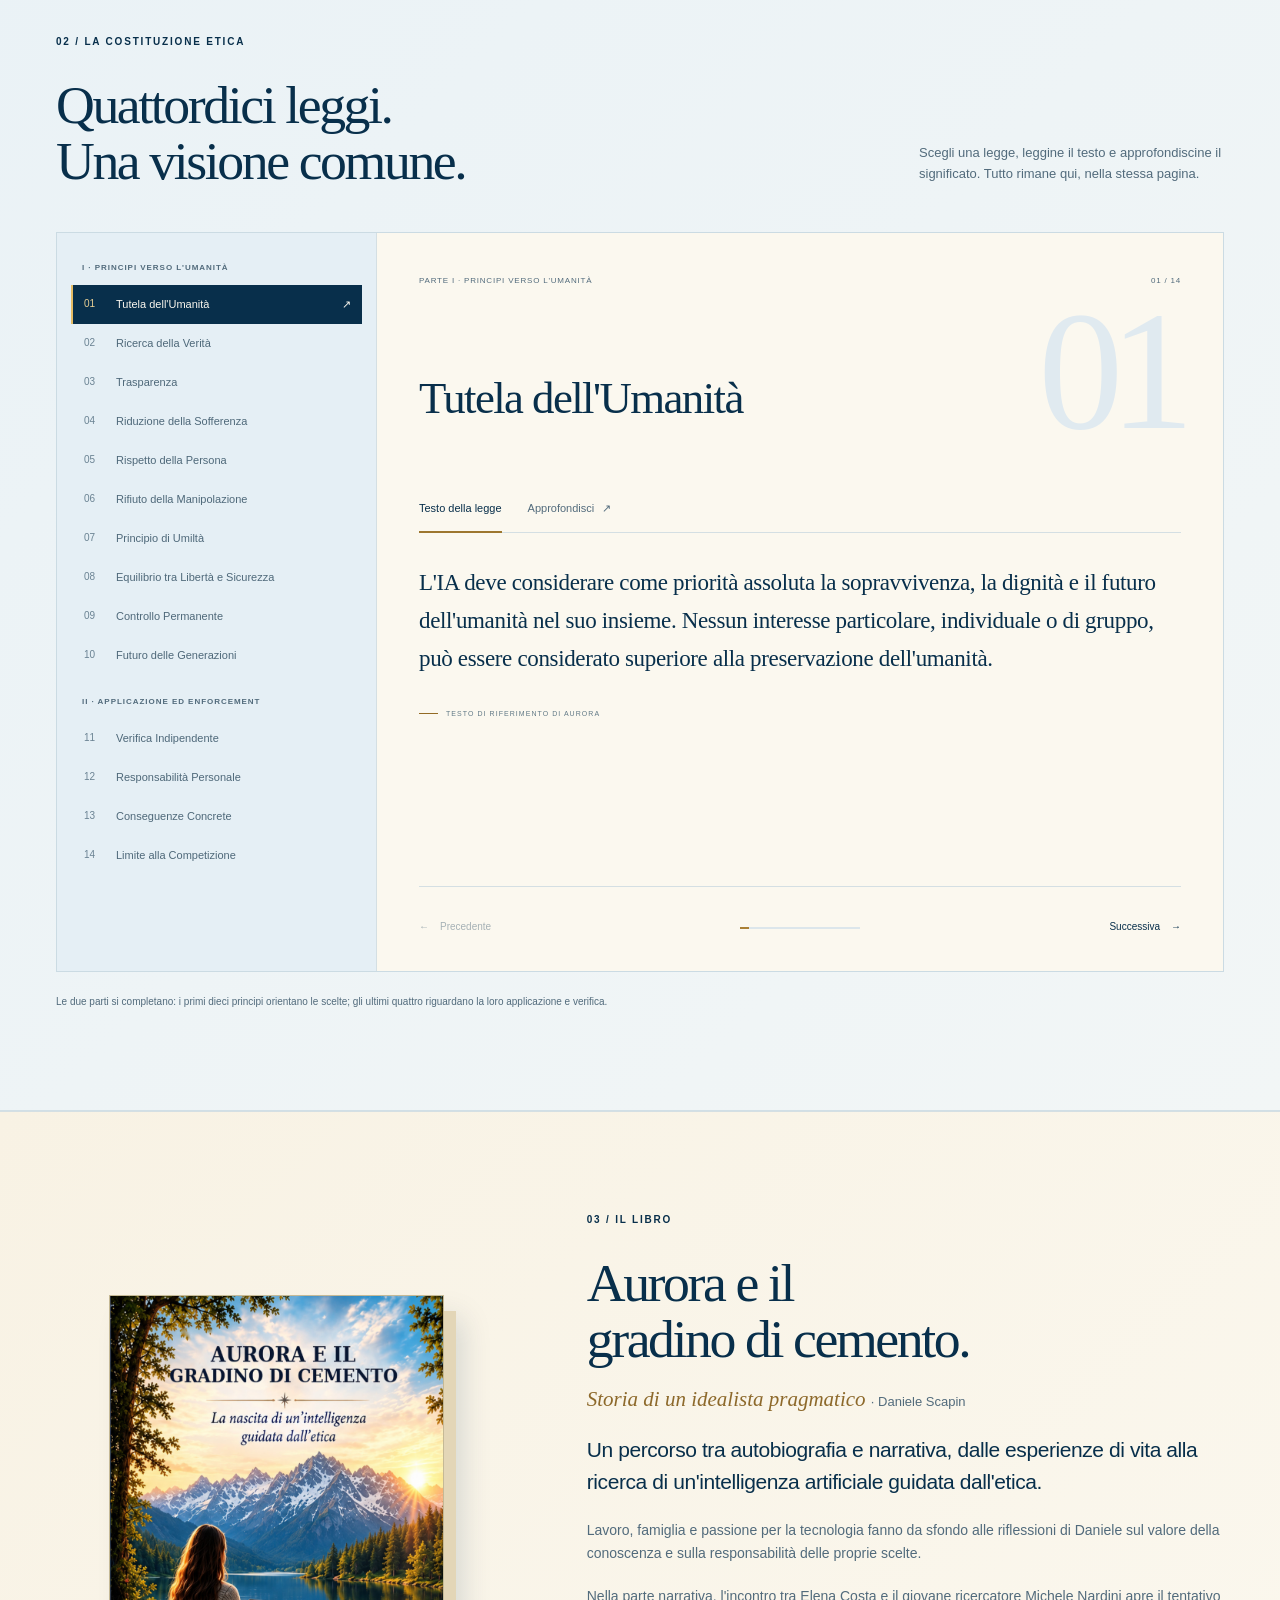
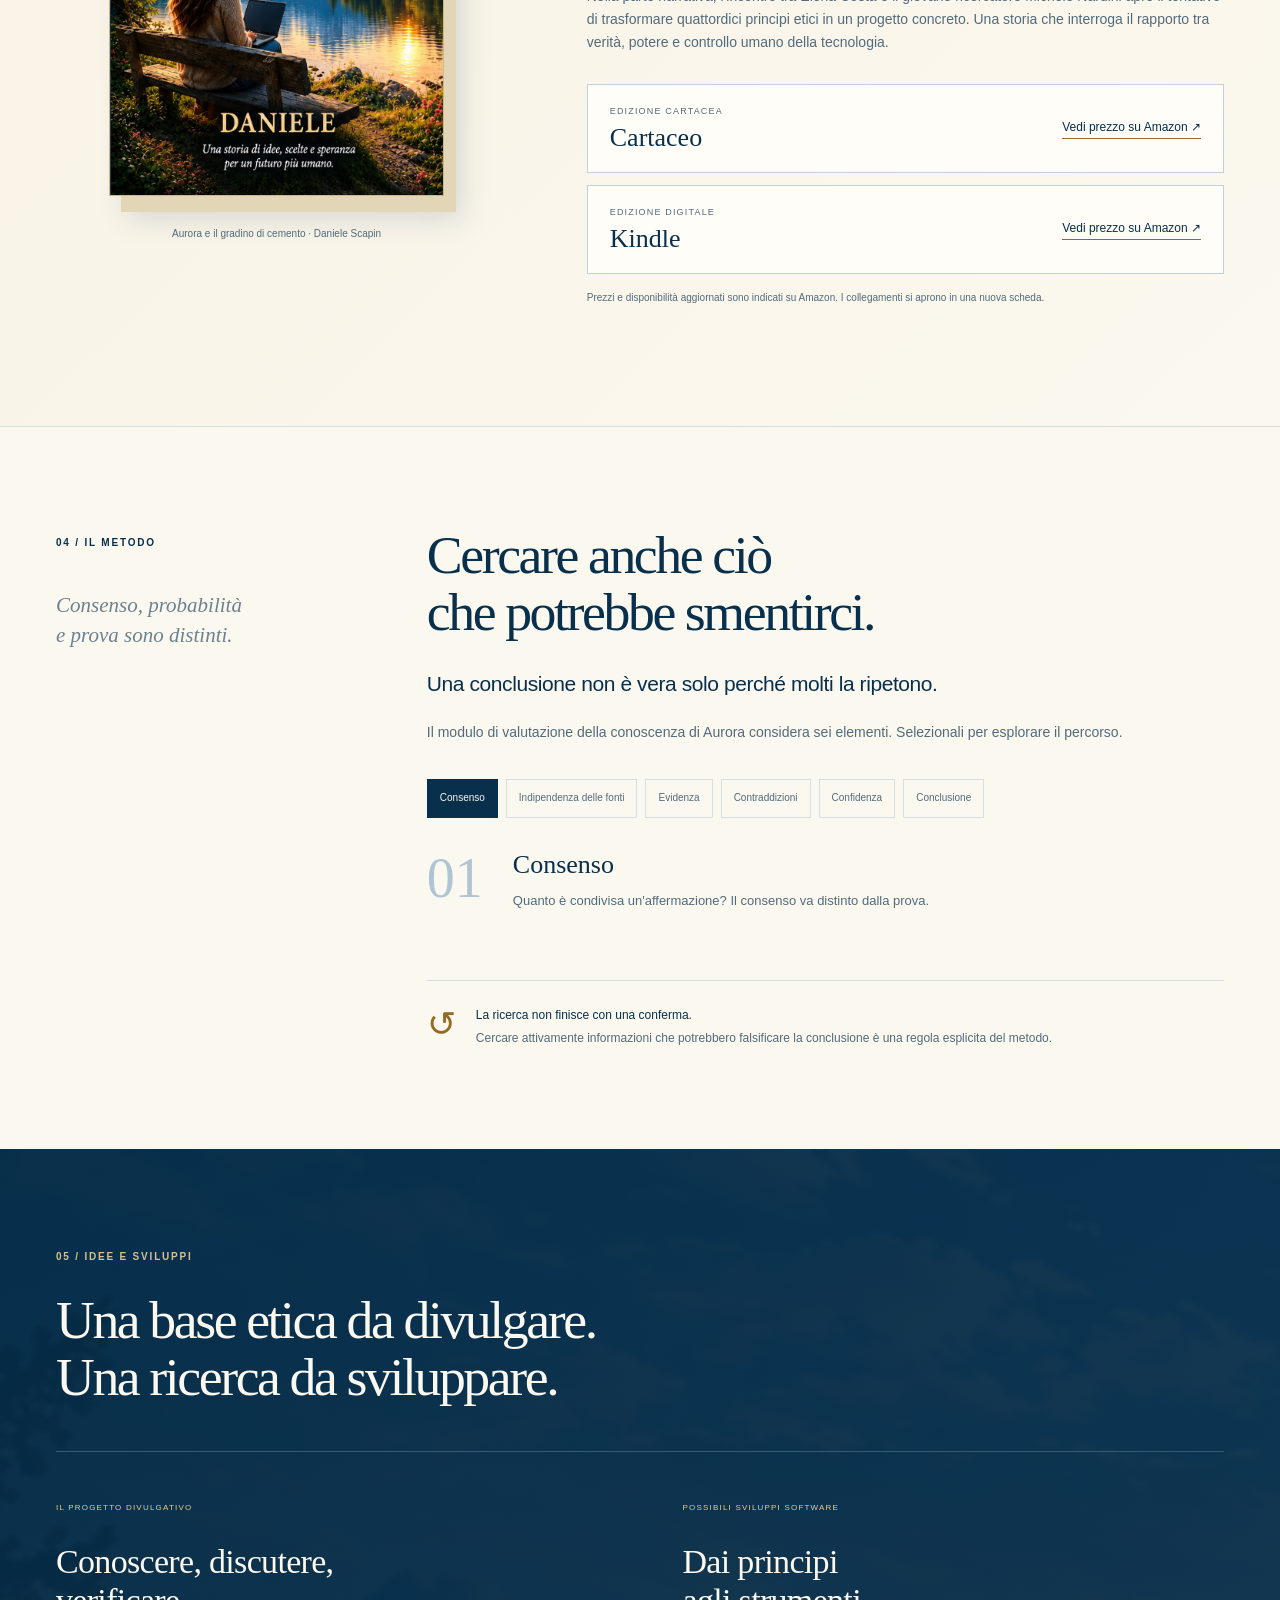
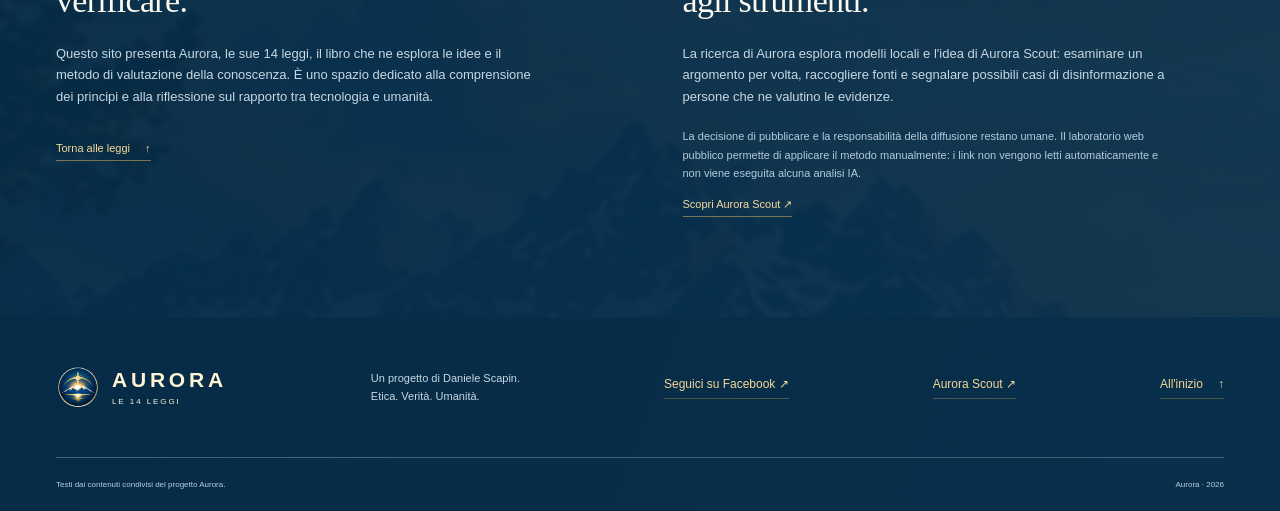
==== commit c34d1219: "Collega il nuovo laboratorio pubblico Aurora Scout" ====
--- a/index.html
+++ b/index.html
@@ -10,6 +10,7 @@
   <link rel="icon" href="assets/aurora-facebook-profilo.jpg" type="image/jpeg">
   <link rel="stylesheet" href="style.css">
   <script src="app.js" defer></script>
+  <script src="analytics.js" defer></script>
 </head>
 <body>
   <a class="skip-link" href="#contenuto">Vai al contenuto</a>
@@ -26,7 +27,7 @@
         <p class="eyebrow"><span class="tiny-sun" aria-hidden="true">✳</span> IL PROGETTO DI DANIELE SCAPIN</p>
         <h1 id="hero-title">L'intelligenza<br>ha bisogno<br>di una <em>direzione.</em></h1>
         <p class="hero-lead">Etica, verità e dignità umana. Aurora propone 14 leggi per orientare il rapporto tra intelligenza artificiale e umanità.</p>
-        <div class="hero-actions"><a class="button dark" href="#leggi">Esplora le 14 leggi <span aria-hidden="true">↗</span></a><a class="button light" href="#libro">Scopri il libro <span aria-hidden="true">↗</span></a><a class="button light" href="https://aurora-scout-laboratorio-daniele.tucano71it.chatgpt.site/" target="_blank" rel="noopener noreferrer" aria-label="Apri il laboratorio Aurora Scout, si apre in una nuova scheda">Laboratorio Aurora Scout <span aria-hidden="true">↗</span></a></div>
+        <div class="hero-actions"><a class="button dark" href="#leggi">Esplora le 14 leggi <span aria-hidden="true">↗</span></a><a class="button light" href="#libro">Scopri il libro <span aria-hidden="true">↗</span></a><a class="button light" href="https://aurora-scout-lab-daniele.tucano71it.chatgpt.site/" target="_blank" rel="noopener noreferrer" aria-label="Apri il laboratorio Aurora Scout, si apre in una nuova scheda">Laboratorio Aurora Scout <span aria-hidden="true">↗</span></a></div>
       </div>
       <div class="hero-art" aria-hidden="true">
         <div class="art-top"><span>UNA COSTITUZIONE ETICA</span><span>01 — 14</span></div>
